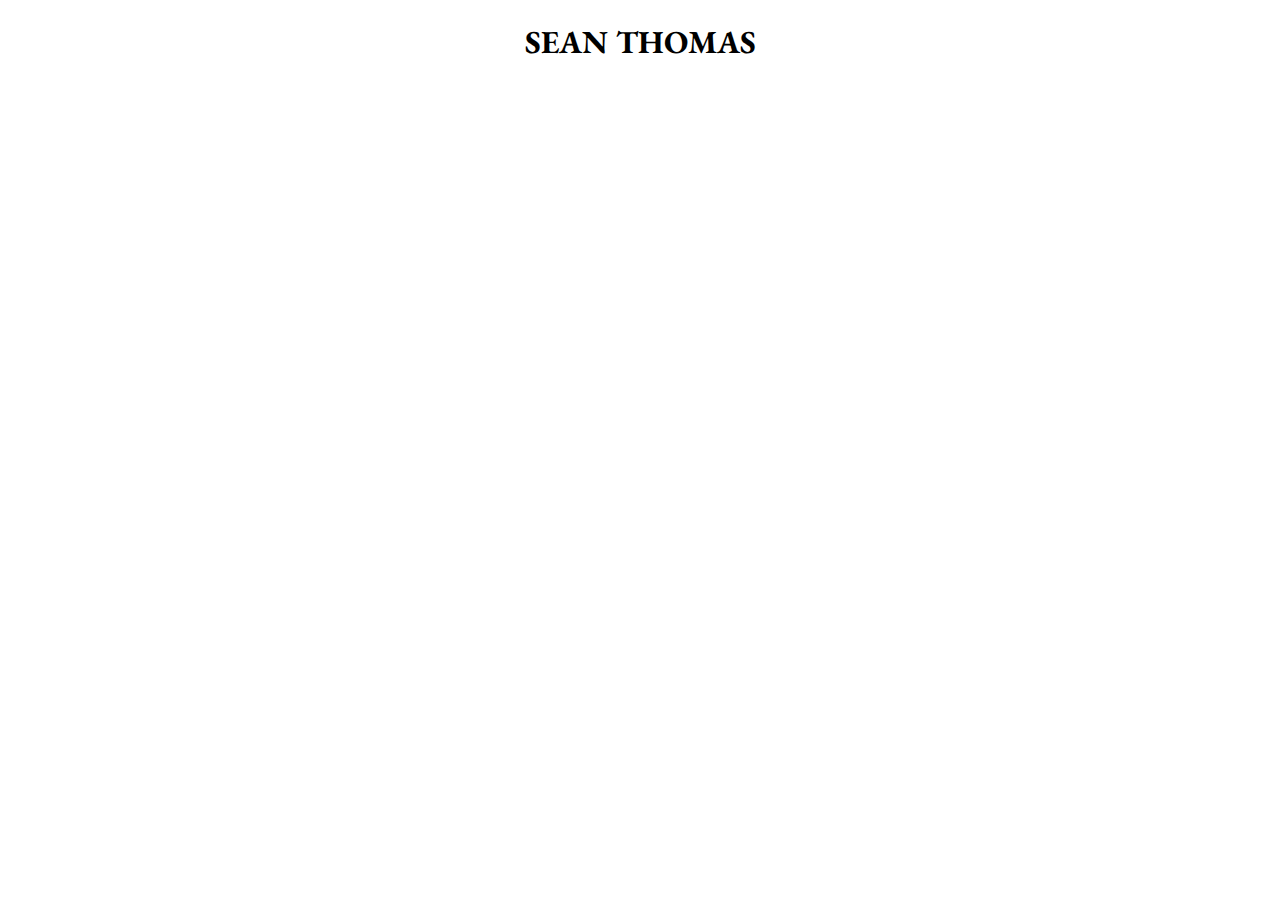
==== index.html @ 6d614602 "index.html" ====
<!DOCTYPE html>
<html>
<head>
	<title>Sean Thomas</title>
	<link href="https://fonts.googleapis.com/css?family=EB+Garamond|Lora|Roboto" rel="stylesheet">

	<style type="text/css">
		h1{
			font-family: 'Roboto', sans-serif;
			font-family: 'Lora', serif;
			font-family: 'EB Garamond', serif;
		}
	</style>
</head>
<body>
	<center>
		<div>
			<h1>SEAN THOMAS</h1>
		</div>
	</center>
</body>
</html>
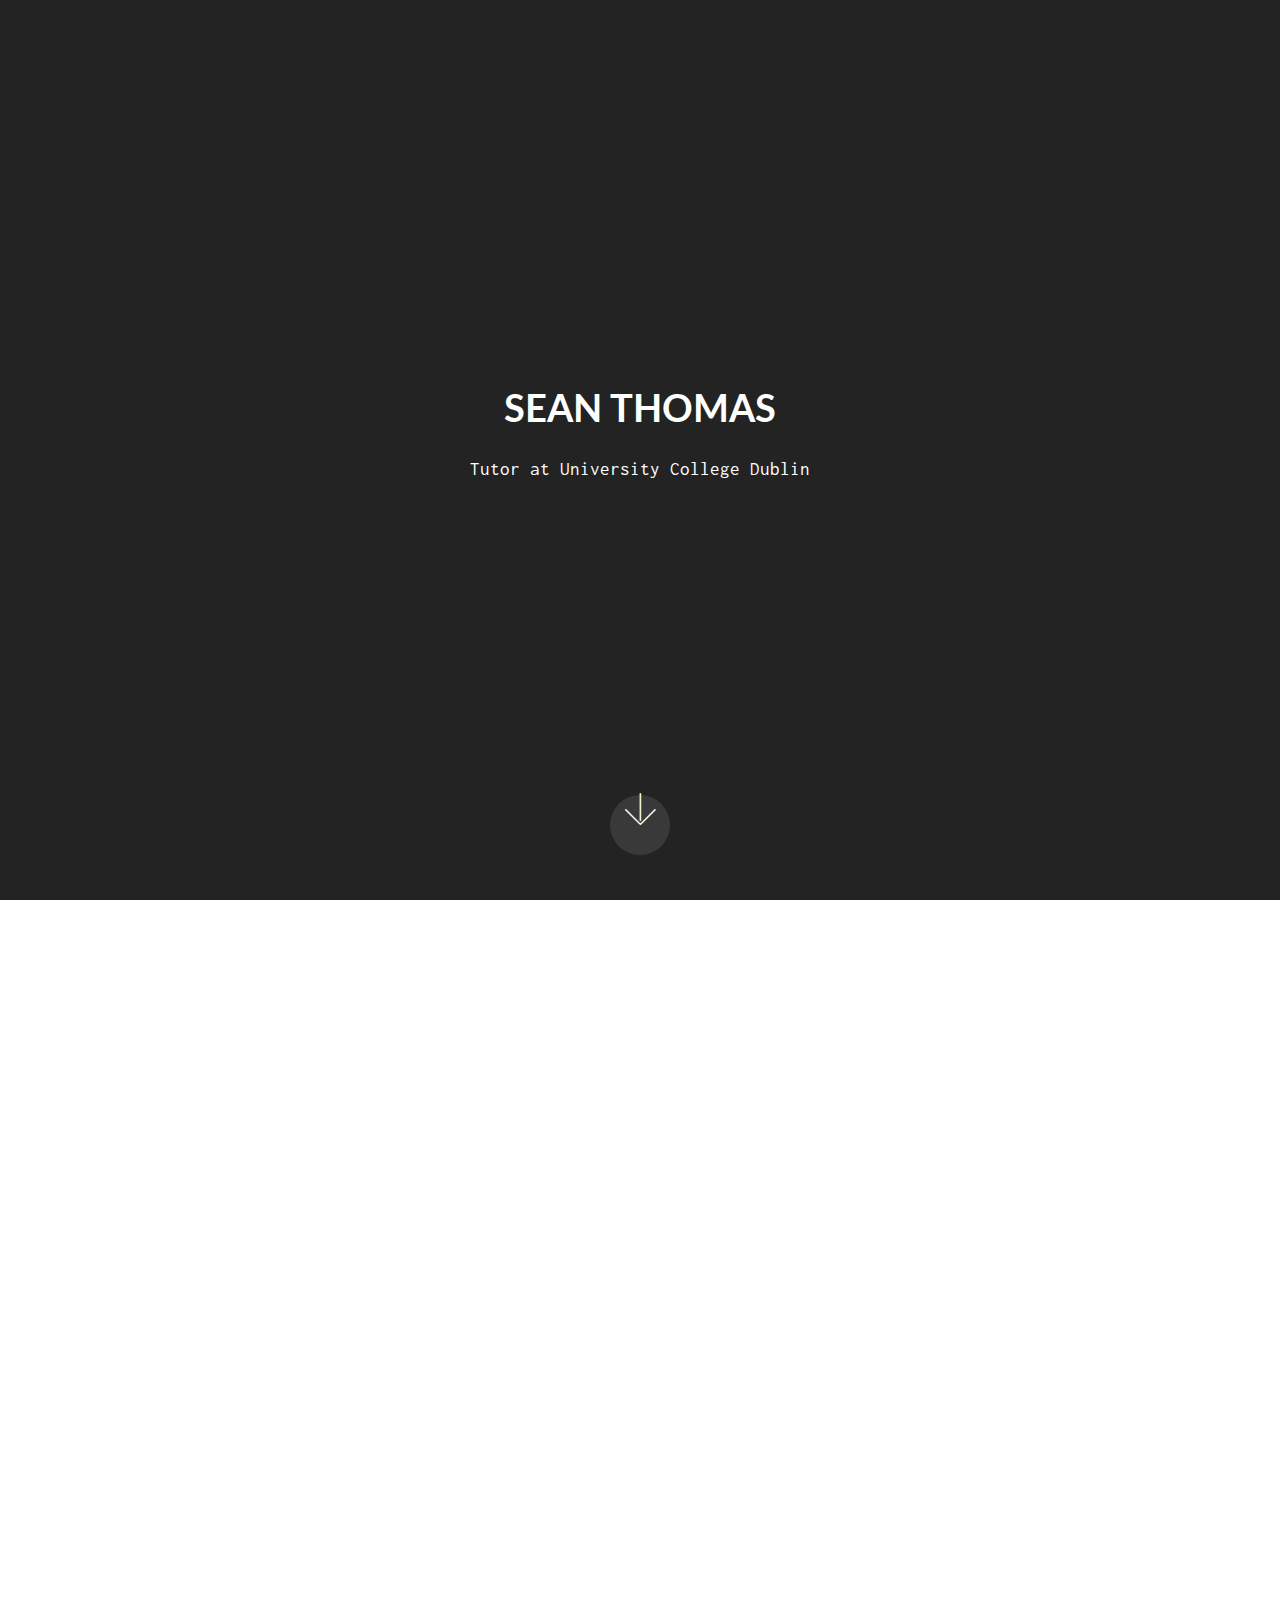
==== commit 6c0975af: "create github pages" ====
--- a/index.html
+++ b/index.html
@@ -1,22 +1,161 @@
 <!DOCTYPE html>
-<html>
+<html  >
 <head>
-	<title>Sean Thomas</title>
-	<link href="https://fonts.googleapis.com/css?family=EB+Garamond|Lora|Roboto" rel="stylesheet">
-
-	<style type="text/css">
-		h1{
-			font-family: 'Roboto', sans-serif;
-			font-family: 'Lora', serif;
-			font-family: 'EB Garamond', serif;
-		}
-	</style>
+  <!-- Site made with Mobirise Website Builder v4.9.6, https://mobirise.com -->
+  <meta charset="UTF-8">
+  <meta http-equiv="X-UA-Compatible" content="IE=edge">
+  <meta name="generator" content="Mobirise v4.9.6, mobirise.com">
+  <meta name="viewport" content="width=device-width, initial-scale=1, minimum-scale=1">
+  <link rel="shortcut icon" href="assets/images/document-icon-8-128x128.png" type="image/x-icon">
+  <meta name="description" content="">
+  
+  <title>Home</title>
+  <link rel="stylesheet" href="assets/web/assets/mobirise-icons/mobirise-icons.css">
+  <link rel="stylesheet" href="assets/tether/tether.min.css">
+  <link rel="stylesheet" href="assets/bootstrap/css/bootstrap.min.css">
+  <link rel="stylesheet" href="assets/bootstrap/css/bootstrap-grid.min.css">
+  <link rel="stylesheet" href="assets/bootstrap/css/bootstrap-reboot.min.css">
+  <link rel="stylesheet" href="assets/animatecss/animate.min.css">
+  <link rel="stylesheet" href="assets/theme/css/style.css">
+  <link rel="stylesheet" href="assets/mobirise/css/mbr-additional.css" type="text/css">
+  
+  
+  
 </head>
 <body>
-	<center>
-		<div>
-			<h1>SEAN THOMAS</h1>
-		</div>
-	</center>
-</body>
+  <section class="header6 cid-rkVtP8lO6k mbr-fullscreen" id="header6-a">
+
+    
+
+    
+
+    <div class="container">
+        <div class="row justify-content-md-center">
+            <div class="mbr-white col-md-10">
+                <h1 class="mbr-section-title align-center mbr-bold pb-3 mbr-fonts-style display-1">
+                    SEAN THOMAS</h1>
+                <p class="mbr-text align-center pb-3 mbr-fonts-style display-5">
+                    Tutor at University College Dublin</p>
+                
+            </div>
+        </div>
+    </div>
+
+    <div class="mbr-arrow hidden-sm-down" aria-hidden="true">
+        <a href="#next">
+            <i class="mbri-down mbr-iconfont"></i>
+        </a>
+    </div>
+</section>
+
+<section class="engine"><a href="https://mobirise.info/c">free web builder</a></section><section class="mbr-section content4 cid-rkVv4at2jx" id="content4-c">
+
+    
+
+    <div class="container">
+        <div class="media-container-row">
+            <div class="title col-12 col-md-8">
+                <h2 class="align-center pb-3 mbr-fonts-style display-2">Experience</h2>
+                <h3 class="mbr-section-subtitle align-center mbr-light mbr-fonts-style display-5">
+                    Tutor at University College Dublin<br>Tutor/Demonstrator at IADT<br>Creative Director at Hexedron</h3>
+                
+            </div>
+        </div>
+    </div>
+</section>
+
+<section class="mbr-section content4 cid-rkVutJ0q0u" id="content4-b">
+
+    
+
+    <div class="container">
+        <div class="media-container-row">
+            <div class="title col-12 col-md-8">
+                <h2 class="align-center pb-3 mbr-fonts-style display-2">
+                    Education</h2>
+                <h3 class="mbr-section-subtitle align-center mbr-light mbr-fonts-style display-5">MSc Computer Science, University College Dublin<br>BSc Multimedia Systems/Web Engineering, IADT</h3>
+                
+            </div>
+        </div>
+    </div>
+</section>
+
+<section class="mbr-section content4 cid-rkVvnMeQb5" id="content4-d">
+
+    
+
+    <div class="container">
+        <div class="media-container-row">
+            <div class="title col-12 col-md-8">
+                <h2 class="align-center pb-3 mbr-fonts-style display-2">
+                    Industry Knowledge</h2>
+                <h3 class="mbr-section-subtitle align-center mbr-light mbr-fonts-style display-5">Software Development<br>Web Design &amp; Development<br>Database Management Systems<br>Content Management Systems<br>3D &amp; VR Game Development<br>Usability (UI/UX)<br>Creative Media Production<br>Photography &amp; Cinematography<br><br></h3>
+                
+            </div>
+        </div>
+    </div>
+</section>
+
+<section class="mbr-section form1 cid-rkVw9FXKfx" id="form1-e">
+
+    
+
+    
+    <div class="container">
+        <div class="row justify-content-center">
+            <div class="title col-12 col-lg-8">
+                <h2 class="mbr-section-title align-center pb-3 mbr-fonts-style display-2">
+                    Request Copy of CV</h2>
+                
+            </div>
+        </div>
+    </div>
+    <div class="container">
+        <div class="row justify-content-center">
+            <div class="media-container-column col-lg-8" data-form-type="formoid">
+                <!---Formbuilder Form--->
+                <form action="https://mobirise.com/" method="POST" class="mbr-form form-with-styler" data-form-title="Mobirise Form"><input type="hidden" name="email" data-form-email="true" value="lnKFSfUnGMHAatBfGKw/0Ca8q7vesndnt+eQJEeJNQQDFf/VSQtoRKxV1gD8ORXdxXtifRM6erxh663x8xca5iTj92cmyrYp1ydyhc7aFcR3InPyTtttkcKZz/EvvAiX">
+                    <div class="row row-sm-offset">
+                        <div hidden="hidden" data-form-alert="" class="alert alert-success col-12">Thank you.  Your request has been noted.</div>
+                        <div hidden="hidden" data-form-alert-danger="" class="alert alert-danger col-12">
+                        </div>
+                    </div>
+                    <div class="dragArea row row-sm-offset">
+                        <div class="col-md-4  form-group" data-for="name">
+                            <label for="name-form1-e" class="form-control-label mbr-fonts-style display-7">Full Name</label>
+                            <input type="text" name="name" data-form-field="Name" required="required" class="form-control display-7" id="name-form1-e">
+                        </div>
+                        <div class="col-md-4  form-group" data-for="email">
+                            <label for="email-form1-e" class="form-control-label mbr-fonts-style display-7">Email</label>
+                            <input type="email" name="email" data-form-field="Email" required="required" class="form-control display-7" id="email-form1-e">
+                        </div>
+                        <div data-for="phone" class="col-md-4  form-group">
+                            <label for="phone-form1-e" class="form-control-label mbr-fonts-style display-7">Institution / Company</label>
+                            <input type="tel" name="phone" data-form-field="Phone" class="form-control display-7" id="phone-form1-e">
+                        </div>
+                        <div data-for="message" class="col-md-12 form-group">
+                            <label for="message-form1-e" class="form-control-label mbr-fonts-style display-7">Message (Optional)</label>
+                            <textarea name="message" data-form-field="Message" class="form-control display-7" id="message-form1-e"></textarea>
+                        </div>
+                        <div class="col-md-12 input-group-btn align-center"><button type="submit" class="btn btn-primary btn-form display-4">REQUEST</button></div>
+                    </div>
+                </form><!---Formbuilder Form--->
+            </div>
+        </div>
+    </div>
+</section>
+
+
+  <script src="assets/web/assets/jquery/jquery.min.js"></script>
+  <script src="assets/popper/popper.min.js"></script>
+  <script src="assets/tether/tether.min.js"></script>
+  <script src="assets/bootstrap/js/bootstrap.min.js"></script>
+  <script src="assets/smoothscroll/smooth-scroll.js"></script>
+  <script src="assets/viewportchecker/jquery.viewportchecker.js"></script>
+  <script src="assets/theme/js/script.js"></script>
+  <script src="assets/formoid/formoid.min.js"></script>
+  
+  
+  <input name="animation" type="hidden">
+  </body>
 </html>--- a/assets/web/assets/mobirise-icons/mobirise-icons.css
+++ b/assets/web/assets/mobirise-icons/mobirise-icons.css
@@ -0,0 +1,476 @@
+@font-face {
+  font-family: 'MobiriseIcons';
+  src:  url('mobirise-icons.eot?spat4u');
+  src:  url('mobirise-icons.eot?spat4u#iefix') format('embedded-opentype'),
+    url('mobirise-icons.ttf?spat4u') format('truetype'),
+    url('mobirise-icons.woff?spat4u') format('woff'),
+    url('mobirise-icons.svg?spat4u#MobiriseIcons') format('svg');
+  font-weight: normal;
+  font-style: normal;
+}
+
+[class^="mbri-"], [class*=" mbri-"] {
+  /* use !important to prevent issues with browser extensions that change fonts */
+  font-family: MobiriseIcons !important;
+  speak: none;
+  font-style: normal;
+  font-weight: normal;
+  font-variant: normal;
+  text-transform: none;
+  line-height: 1;
+
+  /* Better Font Rendering =========== */
+  -webkit-font-smoothing: antialiased;
+  -moz-osx-font-smoothing: grayscale;
+}
+
+.mbri-add-submenu:before {
+  content: "\e900";
+}
+.mbri-alert:before {
+  content: "\e901";
+}
+.mbri-align-center:before {
+  content: "\e902";
+}
+.mbri-align-justify:before {
+  content: "\e903";
+}
+.mbri-align-left:before {
+  content: "\e904";
+}
+.mbri-align-right:before {
+  content: "\e905";
+}
+.mbri-android:before {
+  content: "\e906";
+}
+.mbri-apple:before {
+  content: "\e907";
+}
+.mbri-arrow-down:before {
+  content: "\e908";
+}
+.mbri-arrow-next:before {
+  content: "\e909";
+}
+.mbri-arrow-prev:before {
+  content: "\e90a";
+}
+.mbri-arrow-up:before {
+  content: "\e90b";
+}
+.mbri-bold:before {
+  content: "\e90c";
+}
+.mbri-bookmark:before {
+  content: "\e90d";
+}
+.mbri-bootstrap:before {
+  content: "\e90e";
+}
+.mbri-briefcase:before {
+  content: "\e90f";
+}
+.mbri-browse:before {
+  content: "\e910";
+}
+.mbri-bulleted-list:before {
+  content: "\e911";
+}
+.mbri-calendar:before {
+  content: "\e912";
+}
+.mbri-camera:before {
+  content: "\e913";
+}
+.mbri-cart-add:before {
+  content: "\e914";
+}
+.mbri-cart-full:before {
+  content: "\e915";
+}
+.mbri-cash:before {
+  content: "\e916";
+}
+.mbri-change-style:before {
+  content: "\e917";
+}
+.mbri-chat:before {
+  content: "\e918";
+}
+.mbri-clock:before {
+  content: "\e919";
+}
+.mbri-close:before {
+  content: "\e91a";
+}
+.mbri-cloud:before {
+  content: "\e91b";
+}
+.mbri-code:before {
+  content: "\e91c";
+}
+.mbri-contact-form:before {
+  content: "\e91d";
+}
+.mbri-credit-card:before {
+  content: "\e91e";
+}
+.mbri-cursor-click:before {
+  content: "\e91f";
+}
+.mbri-cust-feedback:before {
+  content: "\e920";
+}
+.mbri-database:before {
+  content: "\e921";
+}
+.mbri-delivery:before {
+  content: "\e922";
+}
+.mbri-desktop:before {
+  content: "\e923";
+}
+.mbri-devices:before {
+  content: "\e924";
+}
+.mbri-down:before {
+  content: "\e925";
+}
+.mbri-download:before {
+  content: "\e989";
+}
+.mbri-drag-n-drop:before {
+  content: "\e927";
+}
+.mbri-drag-n-drop2:before {
+  content: "\e928";
+}
+.mbri-edit:before {
+  content: "\e929";
+}
+.mbri-edit2:before {
+  content: "\e92a";
+}
+.mbri-error:before {
+  content: "\e92b";
+}
+.mbri-extension:before {
+  content: "\e92c";
+}
+.mbri-features:before {
+  content: "\e92d";
+}
+.mbri-file:before {
+  content: "\e92e";
+}
+.mbri-flag:before {
+  content: "\e92f";
+}
+.mbri-folder:before {
+  content: "\e930";
+}
+.mbri-gift:before {
+  content: "\e931";
+}
+.mbri-github:before {
+  content: "\e932";
+}
+.mbri-globe:before {
+  content: "\e933";
+}
+.mbri-globe-2:before {
+  content: "\e934";
+}
+.mbri-growing-chart:before {
+  content: "\e935";
+}
+.mbri-hearth:before {
+  content: "\e936";
+}
+.mbri-help:before {
+  content: "\e937";
+}
+.mbri-home:before {
+  content: "\e938";
+}
+.mbri-hot-cup:before {
+  content: "\e939";
+}
+.mbri-idea:before {
+  content: "\e93a";
+}
+.mbri-image-gallery:before {
+  content: "\e93b";
+}
+.mbri-image-slider:before {
+  content: "\e93c";
+}
+.mbri-info:before {
+  content: "\e93d";
+}
+.mbri-italic:before {
+  content: "\e93e";
+}
+.mbri-key:before {
+  content: "\e93f";
+}
+.mbri-laptop:before {
+  content: "\e940";
+}
+.mbri-layers:before {
+  content: "\e941";
+}
+.mbri-left-right:before {
+  content: "\e942";
+}
+.mbri-left:before {
+  content: "\e943";
+}
+.mbri-letter:before {
+  content: "\e944";
+}
+.mbri-like:before {
+  content: "\e945";
+}
+.mbri-link:before {
+  content: "\e946";
+}
+.mbri-lock:before {
+  content: "\e947";
+}
+.mbri-login:before {
+  content: "\e948";
+}
+.mbri-logout:before {
+  content: "\e949";
+}
+.mbri-magic-stick:before {
+  content: "\e94a";
+}
+.mbri-map-pin:before {
+  content: "\e94b";
+}
+.mbri-menu:before {
+  content: "\e94c";
+}
+.mbri-mobile:before {
+  content: "\e94d";
+}
+.mbri-mobile2:before {
+  content: "\e94e";
+}
+.mbri-mobirise:before {
+  content: "\e94f";
+}
+.mbri-more-horizontal:before {
+  content: "\e950";
+}
+.mbri-more-vertical:before {
+  content: "\e951";
+}
+.mbri-music:before {
+  content: "\e952";
+}
+.mbri-new-file:before {
+  content: "\e953";
+}
+.mbri-numbered-list:before {
+  content: "\e954";
+}
+.mbri-opened-folder:before {
+  content: "\e955";
+}
+.mbri-pages:before {
+  content: "\e956";
+}
+.mbri-paper-plane:before {
+  content: "\e957";
+}
+.mbri-paperclip:before {
+  content: "\e958";
+}
+.mbri-photo:before {
+  content: "\e959";
+}
+.mbri-photos:before {
+  content: "\e95a";
+}
+.mbri-pin:before {
+  content: "\e95b";
+}
+.mbri-play:before {
+  content: "\e95c";
+}
+.mbri-plus:before {
+  content: "\e95d";
+}
+.mbri-preview:before {
+  content: "\e95e";
+}
+.mbri-print:before {
+  content: "\e95f";
+}
+.mbri-protect:before {
+  content: "\e960";
+}
+.mbri-question:before {
+  content: "\e961";
+}
+.mbri-quote-left:before {
+  content: "\e962";
+}
+.mbri-quote-right:before {
+  content: "\e963";
+}
+.mbri-refresh:before {
+  content: "\e964";
+}
+.mbri-responsive:before {
+  content: "\e965";
+}
+.mbri-right:before {
+  content: "\e966";
+}
+.mbri-rocket:before {
+  content: "\e967";
+}
+.mbri-sad-face:before {
+  content: "\e968";
+}
+.mbri-sale:before {
+  content: "\e969";
+}
+.mbri-save:before {
+  content: "\e96a";
+}
+.mbri-search:before {
+  content: "\e96b";
+}
+.mbri-setting:before {
+  content: "\e96c";
+}
+.mbri-setting2:before {
+  content: "\e96d";
+}
+.mbri-setting3:before {
+  content: "\e96e";
+}
+.mbri-share:before {
+  content: "\e96f";
+}
+.mbri-shopping-bag:before {
+  content: "\e970";
+}
+.mbri-shopping-basket:before {
+  content: "\e971";
+}
+.mbri-shopping-cart:before {
+  content: "\e972";
+}
+.mbri-sites:before {
+  content: "\e973";
+}
+.mbri-smile-face:before {
+  content: "\e974";
+}
+.mbri-speed:before {
+  content: "\e975";
+}
+.mbri-star:before {
+  content: "\e976";
+}
+.mbri-success:before {
+  content: "\e977";
+}
+.mbri-sun:before {
+  content: "\e978";
+}
+.mbri-sun2:before {
+  content: "\e979";
+}
+.mbri-tablet:before {
+  content: "\e97a";
+}
+.mbri-tablet-vertical:before {
+  content: "\e97b";
+}
+.mbri-target:before {
+  content: "\e97c";
+}
+.mbri-timer:before {
+  content: "\e97d";
+}
+.mbri-to-ftp:before {
+  content: "\e97e";
+}
+.mbri-to-local-drive:before {
+  content: "\e97f";
+}
+.mbri-touch-swipe:before {
+  content: "\e980";
+}
+.mbri-touch:before {
+  content: "\e981";
+}
+.mbri-trash:before {
+  content: "\e982";
+}
+.mbri-underline:before {
+  content: "\e983";
+}
+.mbri-unlink:before {
+  content: "\e984";
+}
+.mbri-unlock:before {
+  content: "\e985";
+}
+.mbri-up-down:before {
+  content: "\e986";
+}
+.mbri-up:before {
+  content: "\e987";
+}
+.mbri-update:before {
+  content: "\e988";
+}
+.mbri-upload:before {
+ content: "\e926"; 
+}
+.mbri-user:before {
+  content: "\e98a";
+}
+.mbri-user2:before {
+  content: "\e98b";
+}
+.mbri-users:before {
+  content: "\e98c";
+}
+.mbri-video:before {
+  content: "\e98d";
+}
+.mbri-video-play:before {
+  content: "\e98e";
+}
+.mbri-watch:before {
+  content: "\e98f";
+}
+.mbri-website-theme:before {
+  content: "\e990";
+}
+.mbri-wifi:before {
+  content: "\e991";
+}
+.mbri-windows:before {
+  content: "\e992";
+}
+.mbri-zoom-out:before {
+  content: "\e993";
+}
+.mbri-redo:before {
+  content: "\e994";
+}
+.mbri-undo:before {
+  content: "\e995";
+}
--- a/assets/theme/css/style.css
+++ b/assets/theme/css/style.css
@@ -0,0 +1,497 @@
+/*!
+ * Mobirise v4 theme (https://mobirise.com/)
+ * Copyright 2017 Mobirise
+ */
+section {
+  background-color: #eeeeee; }
+
+section,
+.container,
+.container-fluid {
+  position: relative;
+  word-wrap: break-word; }
+
+a.mbr-iconfont:hover {
+  text-decoration: none; }
+
+.article .lead p, .article .lead ul, .article .lead ol, .article .lead pre, .article .lead blockquote {
+  margin-bottom: 0; }
+
+a {
+  font-style: normal;
+  font-weight: 400;
+  cursor: pointer; }
+  a, a:hover {
+    text-decoration: none; }
+
+figure {
+  margin-bottom: 0; }
+
+body {
+  color: #232323; }
+
+h1, h2, h3, h4, h5, h6,
+.h1, .h2, .h3, .h4, .h5, .h6,
+.display-1, .display-2, .display-3, .display-4 {
+  line-height: 1;
+  word-break: break-word;
+  word-wrap: break-word; }
+
+b, strong {
+  font-weight: bold; }
+
+blockquote {
+  padding: 10px 0 10px 20px;
+  position: relative;
+  border-left: 2px solid;
+  border-color: #ff3366; }
+
+input:-webkit-autofill, input:-webkit-autofill:hover, input:-webkit-autofill:focus, input:-webkit-autofill:active {
+  transition-delay: 9999s;
+  transition-property: background-color, color; }
+
+textarea[type="hidden"] {
+  display: none; }
+
+body {
+  position: relative; }
+
+section {
+  background-position: 50% 50%;
+  background-repeat: no-repeat;
+  background-size: cover; }
+  section .mbr-background-video,
+  section .mbr-background-video-preview {
+    position: absolute;
+    bottom: 0;
+    left: 0;
+    right: 0;
+    top: 0; }
+
+.hidden {
+  visibility: hidden; }
+
+.mbr-z-index20 {
+  z-index: 20; }
+
+/*! Base colors */
+.mbr-white {
+  color: #ffffff; }
+
+.mbr-black {
+  color: #000000; }
+
+.mbr-bg-white {
+  background-color: #ffffff; }
+
+.mbr-bg-black {
+  background-color: #000000; }
+
+/*! Text-aligns */
+.align-left {
+  text-align: left; }
+
+.align-center {
+  text-align: center; }
+
+.align-right {
+  text-align: right; }
+
+@media (max-width: 767px) {
+  .align-left, .align-center, .align-right, .mbr-section-btn, .mbr-section-title {
+    text-align: center; } }
+/*! Font-weight  */
+.mbr-light {
+  font-weight: 300; }
+
+.mbr-regular {
+  font-weight: 400; }
+
+.mbr-semibold {
+  font-weight: 500; }
+
+.mbr-bold {
+  font-weight: 700; }
+
+/*! Media  */
+.media-size-item {
+  -webkit-flex: 1 1 auto;
+  -moz-flex: 1 1 auto;
+  -ms-flex: 1 1 auto;
+  -o-flex: 1 1 auto;
+  flex: 1 1 auto; }
+
+.media-content {
+  -webkit-flex-basis: 100%;
+  flex-basis: 100%; }
+
+.media-container-row {
+  display: -ms-flexbox;
+  display: -webkit-flex;
+  display: flex;
+  -webkit-flex-direction: row;
+  -ms-flex-direction: row;
+  flex-direction: row;
+  -webkit-flex-wrap: wrap;
+  -ms-flex-wrap: wrap;
+  flex-wrap: wrap;
+  -webkit-justify-content: center;
+  -ms-flex-pack: center;
+  justify-content: center;
+  -webkit-align-content: center;
+  -ms-flex-line-pack: center;
+  align-content: center;
+  -webkit-align-items: start;
+  -ms-flex-align: start;
+  align-items: start; }
+  .media-container-row .media-size-item {
+    width: 400px; }
+
+.media-container-column {
+  display: -ms-flexbox;
+  display: -webkit-flex;
+  display: flex;
+  -webkit-flex-direction: column;
+  -ms-flex-direction: column;
+  flex-direction: column;
+  -webkit-flex-wrap: wrap;
+  -ms-flex-wrap: wrap;
+  flex-wrap: wrap;
+  -webkit-justify-content: center;
+  -ms-flex-pack: center;
+  justify-content: center;
+  -webkit-align-content: center;
+  -ms-flex-line-pack: center;
+  align-content: center;
+  -webkit-align-items: stretch;
+  -ms-flex-align: stretch;
+  align-items: stretch; }
+  .media-container-column > * {
+    width: 100%; }
+
+@media (min-width: 992px) {
+  .media-container-row {
+    -webkit-flex-wrap: nowrap;
+    -ms-flex-wrap: nowrap;
+    flex-wrap: nowrap; } }
+figure {
+  overflow: hidden; }
+
+figure[mbr-media-size] {
+  transition: width 0.1s; }
+
+.mbr-figure img, .mbr-figure iframe {
+  display: block;
+  width: 100%; }
+
+.card {
+  background-color: transparent;
+  border: none; }
+
+.card-img {
+  text-align: center;
+  flex-shrink: 0;
+  -webkit-flex-shrink: 0; }
+
+.media {
+  max-width: 100%;
+  margin: 0 auto; }
+
+.mbr-figure {
+  -ms-flex-item-align: center;
+  -ms-grid-row-align: center;
+  -webkit-align-self: center;
+  align-self: center; }
+
+.media-container > div {
+  max-width: 100%; }
+
+.mbr-figure img, .card-img img {
+  width: 100%; }
+
+@media (max-width: 991px) {
+  .media-size-item {
+    width: auto !important; }
+
+  .media {
+    width: auto; }
+
+  .mbr-figure {
+    width: 100% !important; } }
+/*! Buttons */
+.mbr-section-btn {
+  margin-left: -.25rem;
+  margin-right: -.25rem;
+  font-size: 0; }
+
+nav .mbr-section-btn {
+  margin-left: 0rem;
+  margin-right: 0rem; }
+
+/*! Btn icon margin */
+.btn .mbr-iconfont, .btn.btn-sm .mbr-iconfont {
+  cursor: pointer;
+  margin-right: 0.5rem; }
+
+.btn.btn-md .mbr-iconfont, .btn.btn-md .mbr-iconfont {
+  margin-right: 0.8rem; }
+
+.mbr-regular {
+  font-weight: 400; }
+
+.mbr-semibold {
+  font-weight: 500; }
+
+.mbr-bold {
+  font-weight: 700; }
+
+[type="submit"] {
+  -webkit-appearance: none; }
+
+/*! Full-screen */
+.mbr-fullscreen .mbr-overlay {
+  min-height: 100vh; }
+
+.mbr-fullscreen {
+  display: flex;
+  display: -webkit-flex;
+  display: -moz-flex;
+  display: -ms-flex;
+  display: -o-flex;
+  align-items: center;
+  -webkit-align-items: center;
+  min-height: 100vh;
+  padding-top: 3rem;
+  padding-bottom: 3rem; }
+
+/*! Map */
+.map {
+  height: 25rem;
+  position: relative; }
+  .map iframe {
+    width: 100%;
+    height: 100%; }
+
+/* Form */
+.form-asterisk {
+  font-family: initial;
+  position: absolute;
+  top: -2px;
+  font-weight: normal; }
+
+/*! Scroll to top arrow */
+.mbr-arrow-up {
+  bottom: 25px;
+  right: 90px;
+  position: fixed;
+  text-align: right;
+  z-index: 5000;
+  color: #ffffff;
+  font-size: 32px;
+  transform: rotate(180deg);
+  -webkit-transform: rotate(180deg); }
+
+.mbr-arrow-up a {
+  background: rgba(0, 0, 0, 0.2);
+  border-radius: 3px;
+  color: #fff;
+  display: inline-block;
+  height: 60px;
+  width: 60px;
+  outline-style: none !important;
+  position: relative;
+  text-decoration: none;
+  transition: all .3s ease-in-out;
+  cursor: pointer;
+  text-align: center; }
+  .mbr-arrow-up a:hover {
+    background-color: rgba(0, 0, 0, 0.4); }
+  .mbr-arrow-up a i {
+    line-height: 60px; }
+
+.mbr-arrow-up-icon {
+  display: block;
+  color: #fff; }
+
+.mbr-arrow-up-icon::before {
+  content: "\203a";
+  display: inline-block;
+  font-family: serif;
+  font-size: 32px;
+  line-height: 1;
+  font-style: normal;
+  position: relative;
+  top: 6px;
+  left: -4px;
+  -webkit-transform: rotate(-90deg);
+  transform: rotate(-90deg); }
+
+/*! Arrow Down */
+.mbr-arrow {
+  position: absolute;
+  bottom: 45px;
+  left: 50%;
+  width: 60px;
+  height: 60px;
+  cursor: pointer;
+  background-color: rgba(80, 80, 80, 0.5);
+  border-radius: 50%;
+  -webkit-transform: translateX(-50%);
+  transform: translateX(-50%); }
+  .mbr-arrow > a {
+    display: inline-block;
+    text-decoration: none;
+    outline-style: none;
+    -webkit-animation: arrowdown 1.7s ease-in-out infinite;
+    animation: arrowdown 1.7s ease-in-out infinite; }
+    .mbr-arrow > a > i {
+      position: absolute;
+      top: -2px;
+      left: 15px;
+      font-size: 2rem; }
+
+@keyframes arrowdown {
+  0% {
+    transform: translateY(0px);
+    -webkit-transform: translateY(0px); }
+  50% {
+    transform: translateY(-5px);
+    -webkit-transform: translateY(-5px); }
+  100% {
+    transform: translateY(0px);
+    -webkit-transform: translateY(0px); } }
+@-webkit-keyframes arrowdown {
+  0% {
+    transform: translateY(0px);
+    -webkit-transform: translateY(0px); }
+  50% {
+    transform: translateY(-5px);
+    -webkit-transform: translateY(-5px); }
+  100% {
+    transform: translateY(0px);
+    -webkit-transform: translateY(0px); } }
+@media (max-width: 500px) {
+  .mbr-arrow-up {
+    left: 50%;
+    right: auto;
+    transform: translateX(-50%) rotate(180deg);
+    -webkit-transform: translateX(-50%) rotate(180deg); } }
+/*Gradients animation*/
+@keyframes gradient-animation {
+  from {
+    background-position: 0% 100%;
+    animation-timing-function: ease-in-out; }
+  to {
+    background-position: 100% 0%;
+    animation-timing-function: ease-in-out; } }
+@-webkit-keyframes gradient-animation {
+  from {
+    background-position: 0% 100%;
+    animation-timing-function: ease-in-out; }
+  to {
+    background-position: 100% 0%;
+    animation-timing-function: ease-in-out; } }
+.bg-gradient {
+  background-size: 200% 200%;
+  animation: gradient-animation 5s infinite alternate;
+  -webkit-animation: gradient-animation 5s infinite alternate; }
+
+.menu .navbar-brand {
+  display: -webkit-flex; }
+  .menu .navbar-brand span {
+    display: flex;
+    display: -webkit-flex; }
+  .menu .navbar-brand .navbar-caption-wrap {
+    display: -webkit-flex; }
+  .menu .navbar-brand .navbar-logo img {
+    display: -webkit-flex; }
+@media (min-width: 768px) and (max-width: 991px) {
+  .menu .navbar-toggleable-sm .navbar-nav {
+    display: -webkit-box;
+    display: -webkit-flex;
+    display: -ms-flexbox; } }
+@media (min-width: 992px) {
+  .menu .navbar-nav.nav-dropdown {
+    display: -webkit-flex; }
+  .menu .navbar-toggleable-sm .navbar-collapse {
+    display: -webkit-flex !important; } }
+@media (max-width: 767px) {
+  .menu .navbar-collapse {
+    max-height: 80vh; }
+  .menu .dropdown-menu {
+    max-height: 60vh; } }
+
+.navbar {
+  display: -webkit-flex;
+  -webkit-flex-wrap: wrap;
+  -webkit-align-items: center;
+  -webkit-justify-content: space-between; }
+
+.navbar-collapse {
+  -webkit-flex-basis: 100%;
+  -webkit-flex-grow: 1;
+  -webkit-align-items: center; }
+
+.nav-dropdown .link {
+  padding: .667em 1.667em !important;
+  margin: 0 !important; }
+
+.nav {
+  display: -webkit-flex;
+  -webkit-flex-wrap: wrap; }
+
+.row {
+  display: -webkit-flex;
+  -webkit-flex-wrap: wrap; }
+
+.justify-content-center {
+  -webkit-justify-content: center; }
+
+.form-inline {
+  display: -webkit-flex;
+  -webkit-flex-flow: row wrap;
+  -webkit-align-items: center; }
+
+.card-wrapper {
+  -webkit-flex: 1; }
+
+.carousel-control {
+  z-index: 10;
+  display: -webkit-flex;
+  -webkit-align-items: center;
+  -webkit-justify-content: center; }
+
+.carousel-controls {
+  display: -webkit-flex; }
+
+.media {
+  display: -webkit-flex; }
+
+.jq-selectbox__select {
+  padding: 1.07em .5em;
+  position: absolute;
+  top: 0;
+  left: 0;
+  width: 100%; }
+
+.jq-selectbox__dropdown {
+  position: absolute;
+  top: 100% !important;
+  left: 0 !important;
+  width: 100% !important; }
+
+.jq-selectbox__trigger-arrow {
+  transform: translateY(-50%); }
+
+.jq-selectbox li {
+  padding: 1.07em .5em; }
+
+/*# sourceMappingURL=style.css.map */
+.engine {
+	position: absolute;
+	text-indent: -2400px;
+	text-align: center;
+	padding: 0;
+	top: 0;
+	left: -2400px;
+}--- a/assets/mobirise/css/mbr-additional.css
+++ b/assets/mobirise/css/mbr-additional.css
@@ -0,0 +1,1445 @@
+@import url(https://fonts.googleapis.com/css?family=Lato:100,100i,300,300i,400,400i,700,700i,900,900i);
+@import url(https://fonts.googleapis.com/css?family=Inconsolata:400,700);
+@import url(https://fonts.googleapis.com/css?family=Rubik:300,300i,400,400i,500,500i,700,700i,900,900i);
+
+
+
+
+
+body {
+  font-style: normal;
+  line-height: 1.5;
+}
+.mbr-section-title {
+  font-style: normal;
+  line-height: 1.2;
+}
+.mbr-section-subtitle {
+  line-height: 1.3;
+}
+.mbr-text {
+  font-style: normal;
+  line-height: 1.6;
+}
+.display-1 {
+  font-family: 'Lato', sans-serif;
+  font-size: 2.4rem;
+}
+.display-1 > .mbr-iconfont {
+  font-size: 3.84rem;
+}
+.display-2 {
+  font-family: 'Lato', sans-serif;
+  font-size: 2.4rem;
+}
+.display-2 > .mbr-iconfont {
+  font-size: 3.84rem;
+}
+.display-4 {
+  font-family: 'Rubik', sans-serif;
+  font-size: 1rem;
+}
+.display-4 > .mbr-iconfont {
+  font-size: 1.6rem;
+}
+.display-5 {
+  font-family: 'Inconsolata', monospace;
+  font-size: 1.2rem;
+}
+.display-5 > .mbr-iconfont {
+  font-size: 1.92rem;
+}
+.display-7 {
+  font-family: 'Rubik', sans-serif;
+  font-size: 1rem;
+}
+.display-7 > .mbr-iconfont {
+  font-size: 1.6rem;
+}
+/* ---- Fluid typography for mobile devices ---- */
+/* 1.4 - font scale ratio ( bootstrap == 1.42857 ) */
+/* 100vw - current viewport width */
+/* (48 - 20)  48 == 48rem == 768px, 20 == 20rem == 320px(minimal supported viewport) */
+/* 0.65 - min scale variable, may vary */
+@media (max-width: 768px) {
+  .display-1 {
+    font-size: 1.92rem;
+    font-size: calc( 1.49rem + (2.4 - 1.49) * ((100vw - 20rem) / (48 - 20)));
+    line-height: calc( 1.4 * (1.49rem + (2.4 - 1.49) * ((100vw - 20rem) / (48 - 20))));
+  }
+  .display-2 {
+    font-size: 1.92rem;
+    font-size: calc( 1.49rem + (2.4 - 1.49) * ((100vw - 20rem) / (48 - 20)));
+    line-height: calc( 1.4 * (1.49rem + (2.4 - 1.49) * ((100vw - 20rem) / (48 - 20))));
+  }
+  .display-4 {
+    font-size: 0.8rem;
+    font-size: calc( 1rem + (1 - 1) * ((100vw - 20rem) / (48 - 20)));
+    line-height: calc( 1.4 * (1rem + (1 - 1) * ((100vw - 20rem) / (48 - 20))));
+  }
+  .display-5 {
+    font-size: 0.96rem;
+    font-size: calc( 1.07rem + (1.2 - 1.07) * ((100vw - 20rem) / (48 - 20)));
+    line-height: calc( 1.4 * (1.07rem + (1.2 - 1.07) * ((100vw - 20rem) / (48 - 20))));
+  }
+}
+/* Buttons */
+.btn {
+  font-weight: 500;
+  border-width: 2px;
+  font-style: normal;
+  letter-spacing: 1px;
+  margin: .4rem .8rem;
+  white-space: normal;
+  -webkit-transition: all 0.3s ease-in-out;
+  -moz-transition: all 0.3s ease-in-out;
+  transition: all 0.3s ease-in-out;
+  display: inline-flex;
+  align-items: center;
+  justify-content: center;
+  word-break: break-word;
+  -webkit-align-items: center;
+  -webkit-justify-content: center;
+  display: -webkit-inline-flex;
+  padding: 1rem 3rem;
+  border-radius: 3px;
+}
+.btn-sm {
+  font-weight: 500;
+  letter-spacing: 1px;
+  -webkit-transition: all 0.3s ease-in-out;
+  -moz-transition: all 0.3s ease-in-out;
+  transition: all 0.3s ease-in-out;
+  padding: 0.6rem 1.5rem;
+  border-radius: 3px;
+}
+.btn-md {
+  font-weight: 500;
+  letter-spacing: 1px;
+  margin: .4rem .8rem !important;
+  -webkit-transition: all 0.3s ease-in-out;
+  -moz-transition: all 0.3s ease-in-out;
+  transition: all 0.3s ease-in-out;
+  padding: 1rem 3rem;
+  border-radius: 3px;
+}
+.btn-lg {
+  font-weight: 500;
+  letter-spacing: 1px;
+  margin: .4rem .8rem !important;
+  -webkit-transition: all 0.3s ease-in-out;
+  -moz-transition: all 0.3s ease-in-out;
+  transition: all 0.3s ease-in-out;
+  padding: 1.2rem 3.2rem;
+  border-radius: 3px;
+}
+.bg-primary {
+  background-color: #149dcc !important;
+}
+.bg-success {
+  background-color: #f7ed4a !important;
+}
+.bg-info {
+  background-color: #82786e !important;
+}
+.bg-warning {
+  background-color: #879a9f !important;
+}
+.bg-danger {
+  background-color: #b1a374 !important;
+}
+.btn-primary,
+.btn-primary:active {
+  background-color: #149dcc !important;
+  border-color: #149dcc !important;
+  color: #ffffff !important;
+}
+.btn-primary:hover,
+.btn-primary:focus,
+.btn-primary.focus,
+.btn-primary.active {
+  color: #ffffff !important;
+  background-color: #0d6786 !important;
+  border-color: #0d6786 !important;
+}
+.btn-primary.disabled,
+.btn-primary:disabled {
+  color: #ffffff !important;
+  background-color: #0d6786 !important;
+  border-color: #0d6786 !important;
+}
+.btn-secondary,
+.btn-secondary:active {
+  background-color: #ff3366 !important;
+  border-color: #ff3366 !important;
+  color: #ffffff !important;
+}
+.btn-secondary:hover,
+.btn-secondary:focus,
+.btn-secondary.focus,
+.btn-secondary.active {
+  color: #ffffff !important;
+  background-color: #e50039 !important;
+  border-color: #e50039 !important;
+}
+.btn-secondary.disabled,
+.btn-secondary:disabled {
+  color: #ffffff !important;
+  background-color: #e50039 !important;
+  border-color: #e50039 !important;
+}
+.btn-info,
+.btn-info:active {
+  background-color: #82786e !important;
+  border-color: #82786e !important;
+  color: #ffffff !important;
+}
+.btn-info:hover,
+.btn-info:focus,
+.btn-info.focus,
+.btn-info.active {
+  color: #ffffff !important;
+  background-color: #59524b !important;
+  border-color: #59524b !important;
+}
+.btn-info.disabled,
+.btn-info:disabled {
+  color: #ffffff !important;
+  background-color: #59524b !important;
+  border-color: #59524b !important;
+}
+.btn-success,
+.btn-success:active {
+  background-color: #f7ed4a !important;
+  border-color: #f7ed4a !important;
+  color: #3f3c03 !important;
+}
+.btn-success:hover,
+.btn-success:focus,
+.btn-success.focus,
+.btn-success.active {
+  color: #3f3c03 !important;
+  background-color: #eadd0a !important;
+  border-color: #eadd0a !important;
+}
+.btn-success.disabled,
+.btn-success:disabled {
+  color: #3f3c03 !important;
+  background-color: #eadd0a !important;
+  border-color: #eadd0a !important;
+}
+.btn-warning,
+.btn-warning:active {
+  background-color: #879a9f !important;
+  border-color: #879a9f !important;
+  color: #ffffff !important;
+}
+.btn-warning:hover,
+.btn-warning:focus,
+.btn-warning.focus,
+.btn-warning.active {
+  color: #ffffff !important;
+  background-color: #617479 !important;
+  border-color: #617479 !important;
+}
+.btn-warning.disabled,
+.btn-warning:disabled {
+  color: #ffffff !important;
+  background-color: #617479 !important;
+  border-color: #617479 !important;
+}
+.btn-danger,
+.btn-danger:active {
+  background-color: #b1a374 !important;
+  border-color: #b1a374 !important;
+  color: #ffffff !important;
+}
+.btn-danger:hover,
+.btn-danger:focus,
+.btn-danger.focus,
+.btn-danger.active {
+  color: #ffffff !important;
+  background-color: #8b7d4e !important;
+  border-color: #8b7d4e !important;
+}
+.btn-danger.disabled,
+.btn-danger:disabled {
+  color: #ffffff !important;
+  background-color: #8b7d4e !important;
+  border-color: #8b7d4e !important;
+}
+.btn-white {
+  color: #333333 !important;
+}
+.btn-white,
+.btn-white:active {
+  background-color: #ffffff !important;
+  border-color: #ffffff !important;
+  color: #808080 !important;
+}
+.btn-white:hover,
+.btn-white:focus,
+.btn-white.focus,
+.btn-white.active {
+  color: #808080 !important;
+  background-color: #d9d9d9 !important;
+  border-color: #d9d9d9 !important;
+}
+.btn-white.disabled,
+.btn-white:disabled {
+  color: #808080 !important;
+  background-color: #d9d9d9 !important;
+  border-color: #d9d9d9 !important;
+}
+.btn-black,
+.btn-black:active {
+  background-color: #333333 !important;
+  border-color: #333333 !important;
+  color: #ffffff !important;
+}
+.btn-black:hover,
+.btn-black:focus,
+.btn-black.focus,
+.btn-black.active {
+  color: #ffffff !important;
+  background-color: #0d0d0d !important;
+  border-color: #0d0d0d !important;
+}
+.btn-black.disabled,
+.btn-black:disabled {
+  color: #ffffff !important;
+  background-color: #0d0d0d !important;
+  border-color: #0d0d0d !important;
+}
+.btn-primary-outline,
+.btn-primary-outline:active {
+  background: none;
+  border-color: #0b566f;
+  color: #0b566f;
+}
+.btn-primary-outline:hover,
+.btn-primary-outline:focus,
+.btn-primary-outline.focus,
+.btn-primary-outline.active {
+  color: #ffffff;
+  background-color: #149dcc;
+  border-color: #149dcc;
+}
+.btn-primary-outline.disabled,
+.btn-primary-outline:disabled {
+  color: #ffffff !important;
+  background-color: #149dcc !important;
+  border-color: #149dcc !important;
+}
+.btn-secondary-outline,
+.btn-secondary-outline:active {
+  background: none;
+  border-color: #cc0033;
+  color: #cc0033;
+}
+.btn-secondary-outline:hover,
+.btn-secondary-outline:focus,
+.btn-secondary-outline.focus,
+.btn-secondary-outline.active {
+  color: #ffffff;
+  background-color: #ff3366;
+  border-color: #ff3366;
+}
+.btn-secondary-outline.disabled,
+.btn-secondary-outline:disabled {
+  color: #ffffff !important;
+  background-color: #ff3366 !important;
+  border-color: #ff3366 !important;
+}
+.btn-info-outline,
+.btn-info-outline:active {
+  background: none;
+  border-color: #4b453f;
+  color: #4b453f;
+}
+.btn-info-outline:hover,
+.btn-info-outline:focus,
+.btn-info-outline.focus,
+.btn-info-outline.active {
+  color: #ffffff;
+  background-color: #82786e;
+  border-color: #82786e;
+}
+.btn-info-outline.disabled,
+.btn-info-outline:disabled {
+  color: #ffffff !important;
+  background-color: #82786e !important;
+  border-color: #82786e !important;
+}
+.btn-success-outline,
+.btn-success-outline:active {
+  background: none;
+  border-color: #d2c609;
+  color: #d2c609;
+}
+.btn-success-outline:hover,
+.btn-success-outline:focus,
+.btn-success-outline.focus,
+.btn-success-outline.active {
+  color: #3f3c03;
+  background-color: #f7ed4a;
+  border-color: #f7ed4a;
+}
+.btn-success-outline.disabled,
+.btn-success-outline:disabled {
+  color: #3f3c03 !important;
+  background-color: #f7ed4a !important;
+  border-color: #f7ed4a !important;
+}
+.btn-warning-outline,
+.btn-warning-outline:active {
+  background: none;
+  border-color: #55666b;
+  color: #55666b;
+}
+.btn-warning-outline:hover,
+.btn-warning-outline:focus,
+.btn-warning-outline.focus,
+.btn-warning-outline.active {
+  color: #ffffff;
+  background-color: #879a9f;
+  border-color: #879a9f;
+}
+.btn-warning-outline.disabled,
+.btn-warning-outline:disabled {
+  color: #ffffff !important;
+  background-color: #879a9f !important;
+  border-color: #879a9f !important;
+}
+.btn-danger-outline,
+.btn-danger-outline:active {
+  background: none;
+  border-color: #7a6e45;
+  color: #7a6e45;
+}
+.btn-danger-outline:hover,
+.btn-danger-outline:focus,
+.btn-danger-outline.focus,
+.btn-danger-outline.active {
+  color: #ffffff;
+  background-color: #b1a374;
+  border-color: #b1a374;
+}
+.btn-danger-outline.disabled,
+.btn-danger-outline:disabled {
+  color: #ffffff !important;
+  background-color: #b1a374 !important;
+  border-color: #b1a374 !important;
+}
+.btn-black-outline,
+.btn-black-outline:active {
+  background: none;
+  border-color: #000000;
+  color: #000000;
+}
+.btn-black-outline:hover,
+.btn-black-outline:focus,
+.btn-black-outline.focus,
+.btn-black-outline.active {
+  color: #ffffff;
+  background-color: #333333;
+  border-color: #333333;
+}
+.btn-black-outline.disabled,
+.btn-black-outline:disabled {
+  color: #ffffff !important;
+  background-color: #333333 !important;
+  border-color: #333333 !important;
+}
+.btn-white-outline,
+.btn-white-outline:active,
+.btn-white-outline.active {
+  background: none;
+  border-color: #ffffff;
+  color: #ffffff;
+}
+.btn-white-outline:hover,
+.btn-white-outline:focus,
+.btn-white-outline.focus {
+  color: #333333;
+  background-color: #ffffff;
+  border-color: #ffffff;
+}
+.text-primary {
+  color: #149dcc !important;
+}
+.text-secondary {
+  color: #ff3366 !important;
+}
+.text-success {
+  color: #f7ed4a !important;
+}
+.text-info {
+  color: #82786e !important;
+}
+.text-warning {
+  color: #879a9f !important;
+}
+.text-danger {
+  color: #b1a374 !important;
+}
+.text-white {
+  color: #ffffff !important;
+}
+.text-black {
+  color: #000000 !important;
+}
+a.text-primary:hover,
+a.text-primary:focus {
+  color: #0b566f !important;
+}
+a.text-secondary:hover,
+a.text-secondary:focus {
+  color: #cc0033 !important;
+}
+a.text-success:hover,
+a.text-success:focus {
+  color: #d2c609 !important;
+}
+a.text-info:hover,
+a.text-info:focus {
+  color: #4b453f !important;
+}
+a.text-warning:hover,
+a.text-warning:focus {
+  color: #55666b !important;
+}
+a.text-danger:hover,
+a.text-danger:focus {
+  color: #7a6e45 !important;
+}
+a.text-white:hover,
+a.text-white:focus {
+  color: #b3b3b3 !important;
+}
+a.text-black:hover,
+a.text-black:focus {
+  color: #4d4d4d !important;
+}
+.alert-success {
+  background-color: #70c770;
+}
+.alert-info {
+  background-color: #82786e;
+}
+.alert-warning {
+  background-color: #879a9f;
+}
+.alert-danger {
+  background-color: #b1a374;
+}
+.mbr-section-btn a.btn:not(.btn-form) {
+  border-radius: 100px;
+}
+.mbr-section-btn a.btn:not(.btn-form):hover,
+.mbr-section-btn a.btn:not(.btn-form):focus {
+  box-shadow: none !important;
+}
+.mbr-section-btn a.btn:not(.btn-form):hover,
+.mbr-section-btn a.btn:not(.btn-form):focus {
+  box-shadow: 0 10px 40px 0 rgba(0, 0, 0, 0.2) !important;
+  -webkit-box-shadow: 0 10px 40px 0 rgba(0, 0, 0, 0.2) !important;
+}
+.mbr-gallery-filter li a {
+  border-radius: 100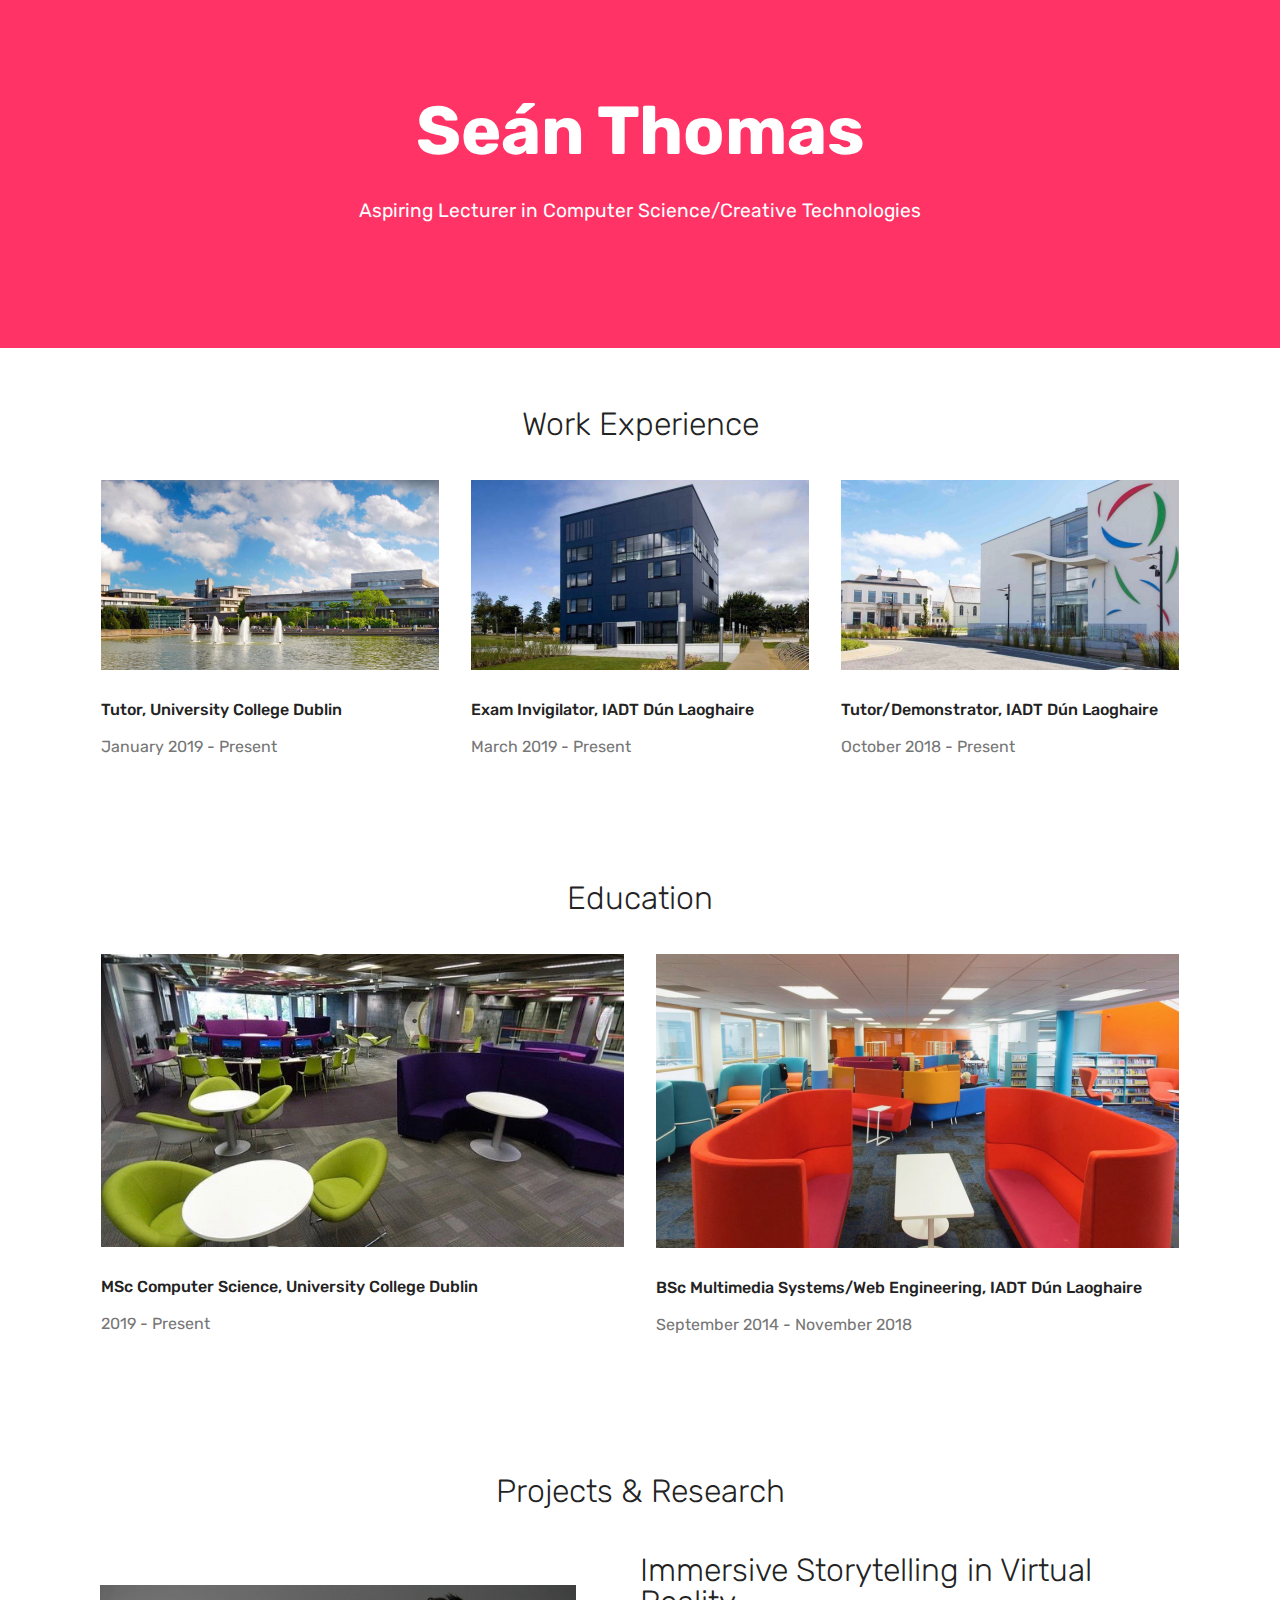
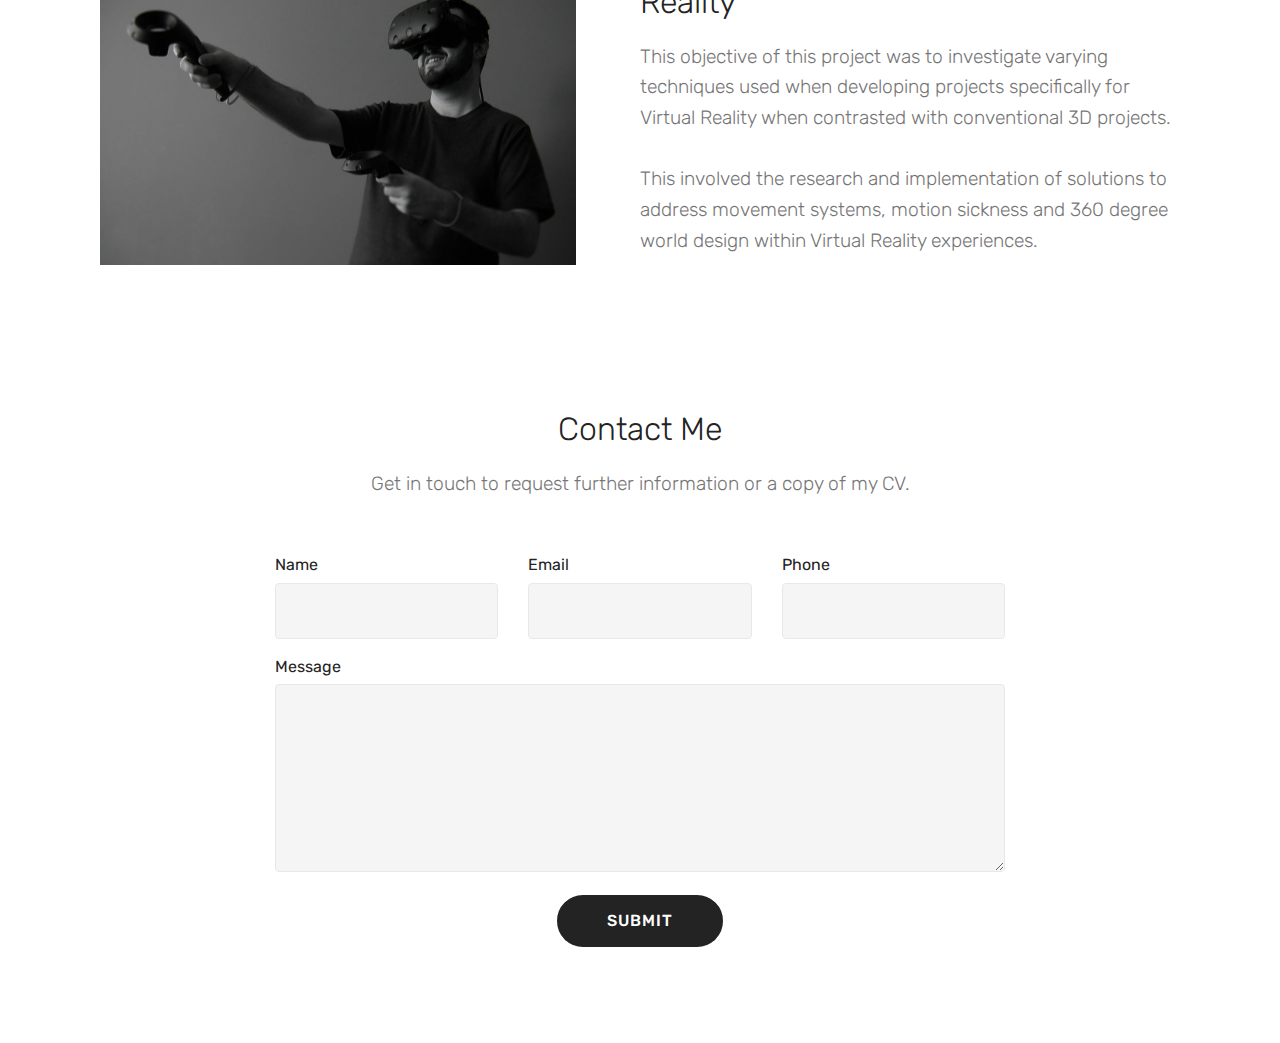
==== commit f63dedda: "create github pages" ====
--- a/index.html
+++ b/index.html
@@ -6,7 +6,7 @@
   <meta http-equiv="X-UA-Compatible" content="IE=edge">
   <meta name="generator" content="Mobirise v4.9.6, mobirise.com">
   <meta name="viewport" content="width=device-width, initial-scale=1, minimum-scale=1">
-  <link rel="shortcut icon" href="assets/images/document-icon-8-128x128.png" type="image/x-icon">
+  <link rel="shortcut icon" href="assets/images/logo4.png" type="image/x-icon">
   <meta name="description" content="">
   
   <title>Home</title>
@@ -15,7 +15,6 @@
   <link rel="stylesheet" href="assets/bootstrap/css/bootstrap.min.css">
   <link rel="stylesheet" href="assets/bootstrap/css/bootstrap-grid.min.css">
   <link rel="stylesheet" href="assets/bootstrap/css/bootstrap-reboot.min.css">
-  <link rel="stylesheet" href="assets/animatecss/animate.min.css">
   <link rel="stylesheet" href="assets/theme/css/style.css">
   <link rel="stylesheet" href="assets/mobirise/css/mbr-additional.css" type="text/css">
   
@@ -23,7 +22,7 @@
   
 </head>
 <body>
-  <section class="header6 cid-rkVtP8lO6k mbr-fullscreen" id="header6-a">
+  <section class="header1 cid-rmfzbqZEgS" id="header16-q">
 
     
 
@@ -31,40 +30,87 @@
 
     <div class="container">
         <div class="row justify-content-md-center">
-            <div class="mbr-white col-md-10">
-                <h1 class="mbr-section-title align-center mbr-bold pb-3 mbr-fonts-style display-1">
-                    SEAN THOMAS</h1>
-                <p class="mbr-text align-center pb-3 mbr-fonts-style display-5">
-                    Tutor at University College Dublin</p>
-                
-            </div>
-        </div>
-    </div>
-
-    <div class="mbr-arrow hidden-sm-down" aria-hidden="true">
-        <a href="#next">
-            <i class="mbri-down mbr-iconfont"></i>
-        </a>
-    </div>
-</section>
-
-<section class="engine"><a href="https://mobirise.info/c">free web builder</a></section><section class="mbr-section content4 cid-rkVv4at2jx" id="content4-c">
+            <div class="col-md-10 align-center">
+                <h1 class="mbr-section-title mbr-bold pb-3 mbr-fonts-style display-1">
+                    Seán Thomas</h1>
+                
+                <p class="mbr-text pb-3 mbr-fonts-style display-5">Aspiring Lecturer in Computer Science/Creative Technologies</p>
+                
+            </div>
+        </div>
+    </div>
+
+</section>
+
+<section class="engine"><a href="https://mobirise.info/p">web templates free download</a></section><section class="mbr-section content4 cid-rmfrWP6Gkt" id="content4-f">
 
     
 
     <div class="container">
         <div class="media-container-row">
             <div class="title col-12 col-md-8">
-                <h2 class="align-center pb-3 mbr-fonts-style display-2">Experience</h2>
-                <h3 class="mbr-section-subtitle align-center mbr-light mbr-fonts-style display-5">
-                    Tutor at University College Dublin<br>Tutor/Demonstrator at IADT<br>Creative Director at Hexedron</h3>
-                
-            </div>
-        </div>
-    </div>
-</section>
-
-<section class="mbr-section content4 cid-rkVutJ0q0u" id="content4-b">
+                <h2 class="align-center pb-3 mbr-fonts-style display-2">
+                    Work Experience</h2>
+                
+                
+            </div>
+        </div>
+    </div>
+</section>
+
+<section class="features2 cid-rmfj6e9i0x" id="features2-d">
+
+    
+
+    
+    
+    <div class="container">
+        <div class="media-container-row">
+            <div class="card p-3 col-12 col-md-6 col-lg-4">
+                <div class="card-wrapper">
+                    <div class="card-img">
+                        <a href="http://www.ucd.ie/" target="_blank"><img src="assets/images/bg-universitycollegedublin-59ff52e3d0d404fce9fcd1888588f6aaf64cb0c559c59264e51ba7b93d2bf977-676x380.jpg" alt="UCD Campus" title="UCD Campus"></a>
+                    </div>
+                    <div class="card-box">
+                        <h4 class="card-title pb-3 mbr-fonts-style display-7">
+                            Tutor, University College Dublin</h4>
+                        <p class="mbr-text mbr-fonts-style display-7">January 2019 - Present</p>
+                    </div>
+                </div>
+            </div>
+
+            <div class="card p-3 col-12 col-md-6 col-lg-4">
+                <div class="card-wrapper">
+                    <div class="card-img">
+                        <a href="http://www.iadt.ie/" target="_blank"><img src="assets/images/iadt1-676x380.jpg" alt="IADT Dún Laoghaire" title="Cube Building"></a>
+                    </div>
+                    <div class="card-box ">
+                        <h4 class="card-title pb-3 mbr-fonts-style display-7">
+                            Exam Invigilator, IADT Dún Laoghaire</h4>
+                        <p class="mbr-text mbr-fonts-style display-7">March 2019 - Present</p>
+                    </div>
+                </div>
+            </div>
+
+            <div class="card p-3 col-12 col-md-6 col-lg-4">
+                <div class="card-wrapper">
+                    <div class="card-img">
+                        <a href="http://www.iadt.ie/" target="_blank"><img src="assets/images/iadt-676x380.jpg" alt="IADT Dún Laoghaire" title="Atrium Building"></a>
+                    </div>
+                    <div class="card-box">
+                        <h4 class="card-title pb-3 mbr-fonts-style display-7">
+                            Tutor/Demonstrator, IADT Dún Laoghaire</h4>
+                        <p class="mbr-text mbr-fonts-style display-7">October 2018 - Present</p>
+                    </div>
+                </div>
+            </div>
+
+            
+        </div>
+    </div>
+</section>
+
+<section class="mbr-section content4 cid-rmfs7E190w" id="content4-h">
 
     
 
@@ -73,14 +119,55 @@
             <div class="title col-12 col-md-8">
                 <h2 class="align-center pb-3 mbr-fonts-style display-2">
                     Education</h2>
-                <h3 class="mbr-section-subtitle align-center mbr-light mbr-fonts-style display-5">MSc Computer Science, University College Dublin<br>BSc Multimedia Systems/Web Engineering, IADT</h3>
-                
-            </div>
-        </div>
-    </div>
-</section>
-
-<section class="mbr-section content4 cid-rkVvnMeQb5" id="content4-d">
+                
+                
+            </div>
+        </div>
+    </div>
+</section>
+
+<section class="features2 cid-rmfs7Wbmsz" id="features2-i">
+
+    
+
+    
+    
+    <div class="container">
+        <div class="media-container-row">
+            <div class="card p-3 col-12 col-md-6">
+                <div class="card-wrapper">
+                    <div class="card-img">
+                        <a href="http://www.ucd.ie/" target="_blank"><img src="assets/images/1375105731074febf868b8c7750967b16bc3bf28c8a38-mediumoriginalaspectdouble-638x358.jpg" alt="UCD Library" title="UCD Library"></a>
+                    </div>
+                    <div class="card-box">
+                        <h4 class="card-title pb-3 mbr-fonts-style display-7">
+                            MSc Computer Science, University College Dublin</h4>
+                        <p class="mbr-text mbr-fonts-style display-7">2019 - Present</p>
+                    </div>
+                </div>
+            </div>
+
+            <div class="card p-3 col-12 col-md-6">
+                <div class="card-wrapper">
+                    <div class="card-img">
+                        <a href="http://www.iadt.ie/" target="_blank"><img src="assets/images/db4isigwsaewxmq-1046x588.jpg" alt="IADT Library" title="IADT Library"></a>
+                    </div>
+                    <div class="card-box ">
+                        <h4 class="card-title pb-3 mbr-fonts-style display-7">
+                            BSc Multimedia Systems/Web Engineering, IADT Dún Laoghaire</h4>
+                        <p class="mbr-text mbr-fonts-style display-7">September 2014 - November 2018</p>
+                    </div>
+                </div>
+            </div>
+
+            
+
+            
+        </div>
+    </div>
+</section>
+
+<section class="mbr-section content4 cid-rmfuFGqy2P" id="content4-k">
 
     
 
@@ -88,15 +175,41 @@
         <div class="media-container-row">
             <div class="title col-12 col-md-8">
                 <h2 class="align-center pb-3 mbr-fonts-style display-2">
-                    Industry Knowledge</h2>
-                <h3 class="mbr-section-subtitle align-center mbr-light mbr-fonts-style display-5">Software Development<br>Web Design &amp; Development<br>Database Management Systems<br>Content Management Systems<br>3D &amp; VR Game Development<br>Usability (UI/UX)<br>Creative Media Production<br>Photography &amp; Cinematography<br><br></h3>
-                
-            </div>
-        </div>
-    </div>
-</section>
-
-<section class="mbr-section form1 cid-rkVw9FXKfx" id="form1-e">
+                    Projects &amp; Research</h2>
+                
+                
+            </div>
+        </div>
+    </div>
+</section>
+
+<section class="features11 cid-rmfuZ8wW68" id="features11-m">
+
+    
+
+    
+
+    <div class="container">   
+        <div class="col-md-12">
+            <div class="media-container-row">
+                <div class="mbr-figure m-auto" style="width: 50%;">
+                    <img src="assets/images/n00144814-projectimage-1-2-952x561.jpg" alt="Mobirise" title="">
+                </div>
+                <div class=" align-left aside-content">
+                    <h2 class="mbr-title pt-2 mbr-fonts-style display-2">
+                        Immersive Storytelling in Virtual Reality</h2>
+                    <div class="mbr-section-text">
+                        <p class="mbr-text mb-5 pt-3 mbr-light mbr-fonts-style display-5">This objective of this project was to investigate varying techniques used when developing projects specifically for Virtual Reality when contrasted with conventional 3D projects.<br><br>This involved the research and implementation of solutions to address movement systems, motion sickness and 360 degree world design within Virtual Reality experiences.</p>
+                    </div>
+
+                    
+                </div>
+            </div>
+        </div> 
+    </div>          
+</section>
+
+<section class="mbr-section form1 cid-rmfygnULBc" id="form1-o">
 
     
 
@@ -105,8 +218,9 @@
         <div class="row justify-content-center">
             <div class="title col-12 col-lg-8">
                 <h2 class="mbr-section-title align-center pb-3 mbr-fonts-style display-2">
-                    Request Copy of CV</h2>
-                
+                    Contact Me</h2>
+                <h3 class="mbr-section-subtitle align-center mbr-light pb-3 mbr-fonts-style display-5">
+                    Get in touch to request further information or a copy of my CV.</h3>
             </div>
         </div>
     </div>
@@ -114,30 +228,30 @@
         <div class="row justify-content-center">
             <div class="media-container-column col-lg-8" data-form-type="formoid">
                 <!---Formbuilder Form--->
-                <form action="https://mobirise.com/" method="POST" class="mbr-form form-with-styler" data-form-title="Mobirise Form"><input type="hidden" name="email" data-form-email="true" value="lnKFSfUnGMHAatBfGKw/0Ca8q7vesndnt+eQJEeJNQQDFf/VSQtoRKxV1gD8ORXdxXtifRM6erxh663x8xca5iTj92cmyrYp1ydyhc7aFcR3InPyTtttkcKZz/EvvAiX">
+                <form action="https://mobirise.com/" method="POST" class="mbr-form form-with-styler" data-form-title="Mobirise Form"><input type="hidden" name="email" data-form-email="true" value="cqH/3jSeN+gjOCWHI5pPosc8D3F7IkRl2OrVClkqyZ7AJOdpPJzccGEhqSNTjeGXDLzt5OTp3YpxbxEbW5fXzmJ7G6uNupwx3yPghCePhN2oE21eoZ1+kS3+11yeVkos">
                     <div class="row row-sm-offset">
-                        <div hidden="hidden" data-form-alert="" class="alert alert-success col-12">Thank you.  Your request has been noted.</div>
+                        <div hidden="hidden" data-form-alert="" class="alert alert-success col-12">Thanks for filling out the form!</div>
                         <div hidden="hidden" data-form-alert-danger="" class="alert alert-danger col-12">
                         </div>
                     </div>
                     <div class="dragArea row row-sm-offset">
                         <div class="col-md-4  form-group" data-for="name">
-                            <label for="name-form1-e" class="form-control-label mbr-fonts-style display-7">Full Name</label>
-                            <input type="text" name="name" data-form-field="Name" required="required" class="form-control display-7" id="name-form1-e">
+                            <label for="name-form1-o" class="form-control-label mbr-fonts-style display-7">Name</label>
+                            <input type="text" name="name" data-form-field="Name" required="required" class="form-control display-7" id="name-form1-o">
                         </div>
                         <div class="col-md-4  form-group" data-for="email">
-                            <label for="email-form1-e" class="form-control-label mbr-fonts-style display-7">Email</label>
-                            <input type="email" name="email" data-form-field="Email" required="required" class="form-control display-7" id="email-form1-e">
+                            <label for="email-form1-o" class="form-control-label mbr-fonts-style display-7">Email</label>
+                            <input type="email" name="email" data-form-field="Email" required="required" class="form-control display-7" id="email-form1-o">
                         </div>
                         <div data-for="phone" class="col-md-4  form-group">
-                            <label for="phone-form1-e" class="form-control-label mbr-fonts-style display-7">Institution / Company</label>
-                            <input type="tel" name="phone" data-form-field="Phone" class="form-control display-7" id="phone-form1-e">
+                            <label for="phone-form1-o" class="form-control-label mbr-fonts-style display-7">Phone</label>
+                            <input type="tel" name="phone" data-form-field="Phone" class="form-control display-7" id="phone-form1-o">
                         </div>
                         <div data-for="message" class="col-md-12 form-group">
-                            <label for="message-form1-e" class="form-control-label mbr-fonts-style display-7">Message (Optional)</label>
-                            <textarea name="message" data-form-field="Message" class="form-control display-7" id="message-form1-e"></textarea>
-                        </div>
-                        <div class="col-md-12 input-group-btn align-center"><button type="submit" class="btn btn-primary btn-form display-4">REQUEST</button></div>
+                            <label for="message-form1-o" class="form-control-label mbr-fonts-style display-7">Message</label>
+                            <textarea name="message" data-form-field="Message" class="form-control display-7" id="message-form1-o"></textarea>
+                        </div>
+                        <div class="col-md-12 input-group-btn align-center"><button type="submit" class="btn btn-primary btn-form display-4">SUBMIT</button></div>
                     </div>
                 </form><!---Formbuilder Form--->
             </div>
@@ -151,11 +265,9 @@
   <script src="assets/tether/tether.min.js"></script>
   <script src="assets/bootstrap/js/bootstrap.min.js"></script>
   <script src="assets/smoothscroll/smooth-scroll.js"></script>
-  <script src="assets/viewportchecker/jquery.viewportchecker.js"></script>
   <script src="assets/theme/js/script.js"></script>
   <script src="assets/formoid/formoid.min.js"></script>
   
   
-  <input name="animation" type="hidden">
-  </body>
+</body>
 </html>--- a/assets/mobirise/css/mbr-additional.css
+++ b/assets/mobirise/css/mbr-additional.css
@@ -1,5 +1,3 @@
-@import url(https://fonts.googleapis.com/css?family=Lato:100,100i,300,300i,400,400i,700,700i,900,900i);
-@import url(https://fonts.googleapis.com/css?family=Inconsolata:400,700);
 @import url(https://fonts.googleapis.com/css?family=Rubik:300,300i,400,400i,500,500i,700,700i,900,900i);
 
 
@@ -22,18 +20,18 @@
   line-height: 1.6;
 }
 .display-1 {
-  font-family: 'Lato', sans-serif;
-  font-size: 2.4rem;
+  font-family: 'Rubik', sans-serif;
+  font-size: 4.25rem;
 }
 .display-1 > .mbr-iconfont {
-  font-size: 3.84rem;
+  font-size: 6.8rem;
 }
 .display-2 {
-  font-family: 'Lato', sans-serif;
-  font-size: 2.4rem;
+  font-family: 'Rubik', sans-serif;
+  font-size: 2rem;
 }
 .display-2 > .mbr-iconfont {
-  font-size: 3.84rem;
+  font-size: 3.2rem;
 }
 .display-4 {
   font-family: 'Rubik', sans-serif;
@@ -43,7 +41,7 @@
   font-size: 1.6rem;
 }
 .display-5 {
-  font-family: 'Inconsolata', monospace;
+  font-family: 'Rubik', sans-serif;
   font-size: 1.2rem;
 }
 .display-5 > .mbr-iconfont {
@@ -63,14 +61,14 @@
 /* 0.65 - min scale variable, may vary */
 @media (max-width: 768px) {
   .display-1 {
-    font-size: 1.92rem;
-    font-size: calc( 1.49rem + (2.4 - 1.49) * ((100vw - 20rem) / (48 - 20)));
-    line-height: calc( 1.4 * (1.49rem + (2.4 - 1.49) * ((100vw - 20rem) / (48 - 20))));
+    font-size: 3.4rem;
+    font-size: calc( 2.1374999999999997rem + (4.25 - 2.1374999999999997) * ((100vw - 20rem) / (48 - 20)));
+    line-height: calc( 1.4 * (2.1374999999999997rem + (4.25 - 2.1374999999999997) * ((100vw - 20rem) / (48 - 20))));
   }
   .display-2 {
-    font-size: 1.92rem;
-    font-size: calc( 1.49rem + (2.4 - 1.49) * ((100vw - 20rem) / (48 - 20)));
-    line-height: calc( 1.4 * (1.49rem + (2.4 - 1.49) * ((100vw - 20rem) / (48 - 20))));
+    font-size: 1.6rem;
+    font-size: calc( 1.35rem + (2 - 1.35) * ((100vw - 20rem) / (48 - 20)));
+    line-height: calc( 1.4 * (1.35rem + (2 - 1.35) * ((100vw - 20rem) / (48 - 20))));
   }
   .display-4 {
     font-size: 0.8rem;
@@ -134,7 +132,7 @@
   border-radius: 3px;
 }
 .bg-primary {
-  background-color: #149dcc !important;
+  background-color: #232323 !important;
 }
 .bg-success {
   background-color: #f7ed4a !important;
@@ -150,8 +148,8 @@
 }
 .btn-primary,
 .btn-primary:active {
-  background-color: #149dcc !important;
-  border-color: #149dcc !important;
+  background-color: #232323 !important;
+  border-color: #232323 !important;
   color: #ffffff !important;
 }
 .btn-primary:hover,
@@ -159,14 +157,14 @@
 .btn-primary.focus,
 .btn-primary.active {
   color: #ffffff !important;
-  background-color: #0d6786 !important;
-  border-color: #0d6786 !important;
+  background-color: #000000 !important;
+  border-color: #000000 !important;
 }
 .btn-primary.disabled,
 .btn-primary:disabled {
   color: #ffffff !important;
-  background-color: #0d6786 !important;
-  border-color: #0d6786 !important;
+  background-color: #000000 !important;
+  border-color: #000000 !important;
 }
 .btn-secondary,
 .btn-secondary:active {
@@ -314,22 +312,22 @@
 .btn-primary-outline,
 .btn-primary-outline:active {
   background: none;
-  border-color: #0b566f;
-  color: #0b566f;
+  border-color: #000000;
+  color: #000000;
 }
 .btn-primary-outline:hover,
 .btn-primary-outline:focus,
 .btn-primary-outline.focus,
 .btn-primary-outline.active {
   color: #ffffff;
-  background-color: #149dcc;
-  border-color: #149dcc;
+  background-color: #232323;
+  border-color: #232323;
 }
 .btn-primary-outline.disabled,
 .btn-primary-outline:disabled {
   color: #ffffff !important;
-  background-color: #149dcc !important;
-  border-color: #149dcc !important;
+  background-color: #232323 !important;
+  border-color: #232323 !important;
 }
 .btn-secondary-outline,
 .btn-secondary-outline:active {
@@ -466,7 +464,7 @@
   border-color: #ffffff;
 }
 .text-primary {
-  color: #149dcc !important;
+  color: #232323 !important;
 }
 .text-secondary {
   color: #ff3366 !important;
@@ -491,7 +489,7 @@
 }
 a.text-primary:hover,
 a.text-primary:focus {
-  color: #0b566f !important;
+  color: #000000 !important;
 }
 a.text-secondary:hover,
 a.text-secondary:focus {
@@ -549,8 +547,8 @@
   border-radius: 100px !important;
 }
 .mbr-gallery-filter li.active .btn {
-  background-color: #149dcc;
-  border-color: #149dcc;
+  background-color: #232323;
+  border-color: #232323;
   color: #ffffff;
 }
 .mbr-gallery-filter li.active .btn:focus {
@@ -567,11 +565,11 @@
 }
 a,
 a:hover {
-  color: #149dcc;
+  color: #232323;
 }
 .mbr-plan-header.bg-primary .mbr-plan-subtitle,
 .mbr-plan-header.bg-primary .mbr-plan-price-desc {
-  color: #b4e6f8;
+  color: #d5d5d5;
 }
 .mbr-plan-header.bg-success .mbr-plan-subtitle,
 .mbr-plan-header.bg-success .mbr-plan-price-desc {
@@ -692,7 +690,7 @@
   padding: 10px 0 10px 20px;
   font-size: 1.09rem;
   position: relative;
-  border-color: #149dcc;
+  border-color: #232323;
   border-width: 3px;
 }
 ul,
@@ -781,7 +779,7 @@
   text-align: center;
   position: relative;
   border: 2px solid #c0a375;
-  border-color: #149dcc;
+  border-color: #232323;
   color: #232323;
   cursor: pointer;
 }
@@ -792,7 +790,7 @@
 }
 .btn-social:hover {
   color: #fff;
-  background: #149dcc;
+  background: #232323;
 }
 .btn-social + .btn {
   margin-left: .1rem;
@@ -800,11 +798,11 @@
 /* Footer */
 .mbr-footer-content li::before,
 .mbr-footer .mbr-contacts li::before {
-  background: #149dcc;
+  background: #232323;
 }
 .mbr-footer-content li a:hover,
 .mbr-footer .mbr-contacts li a:hover {
-  color: #149dcc;
+  color: #232323;
 }
 .footer3 input[type="email"],
 .footer4 input[type="email"] {
@@ -1386,60 +1384,174 @@
 }
 .jq-selectbox li:hover,
 .jq-selectbox li.selected {
-  background-color: #149dcc;
+  background-color: #232323;
   color: #ffffff;
 }
 .jq-selectbox .jq-selectbox__trigger-arrow {
   border-top-color: contrast(currentColor, #000000, #ffffff, 30%);
 }
 .jq-selectbox:hover .jq-selectbox__trigger-arrow {
-  border-top-color: #149dcc;
-}
-.cid-rkVtP8lO6k {
-  background-color: #232323;
-}
-.cid-rkVv4at2jx {
+  border-top-color: #232323;
+}
+.cid-rmfzbqZEgS {
+  padding-top: 90px;
+  padding-bottom: 90px;
+  background-color: #ff3366;
+}
+.cid-rmfzbqZEgS P {
+  color: #767676;
+}
+.cid-rmfzbqZEgS H1 {
+  color: #ffffff;
+}
+.cid-rmfzbqZEgS .mbr-text,
+.cid-rmfzbqZEgS .mbr-section-btn {
+  color: #ffffff;
+}
+.cid-rmfrWP6Gkt {
   padding-top: 60px;
-  padding-bottom: 60px;
+  padding-bottom: 0px;
   background-color: #ffffff;
 }
-.cid-rkVv4at2jx .mbr-section-subtitle {
+.cid-rmfrWP6Gkt .mbr-section-subtitle {
   color: #767676;
 }
-.cid-rkVutJ0q0u {
-  padding-top: 60px;
-  padding-bottom: 60px;
+.cid-rmfj6e9i0x {
+  padding-top: 0px;
+  padding-bottom: 0px;
   background-color: #ffffff;
 }
-.cid-rkVutJ0q0u .mbr-section-subtitle {
+.cid-rmfj6e9i0x h4 {
+  font-weight: 500;
+  margin-bottom: 0;
+  text-align: left;
+}
+.cid-rmfj6e9i0x p {
   color: #767676;
-}
-.cid-rkVvnMeQb5 {
-  padding-top: 60px;
-  padding-bottom: 60px;
+  text-align: left;
+}
+.cid-rmfj6e9i0x .card-box {
+  padding-top: 2rem;
+}
+.cid-rmfj6e9i0x .card-wrapper {
+  height: 100%;
+}
+.cid-rmfs7E190w {
+  padding-top: 90px;
+  padding-bottom: 0px;
   background-color: #ffffff;
 }
-.cid-rkVvnMeQb5 .mbr-section-subtitle {
+.cid-rmfs7E190w .mbr-section-subtitle {
   color: #767676;
 }
-.cid-rkVw9FXKfx {
+.cid-rmfs7Wbmsz {
+  padding-top: 0px;
+  padding-bottom: 15px;
+  background-color: #ffffff;
+}
+.cid-rmfs7Wbmsz h4 {
+  font-weight: 500;
+  margin-bottom: 0;
+  text-align: left;
+}
+.cid-rmfs7Wbmsz p {
+  color: #767676;
+  text-align: left;
+}
+.cid-rmfs7Wbmsz .card-box {
+  padding-top: 2rem;
+}
+.cid-rmfs7Wbmsz .card-wrapper {
+  height: 100%;
+}
+.cid-rmfuFGqy2P {
+  padding-top: 90px;
+  padding-bottom: 0px;
+  background-color: #ffffff;
+}
+.cid-rmfuFGqy2P .mbr-section-subtitle {
+  color: #767676;
+}
+.cid-rmfuZ8wW68 {
+  padding-top: 15px;
+  padding-bottom: 15px;
+  background-color: #ffffff;
+}
+.cid-rmfuZ8wW68 h2 {
+  text-align: left;
+}
+.cid-rmfuZ8wW68 h4 {
+  text-align: left;
+  font-weight: 500;
+}
+.cid-rmfuZ8wW68 p {
+  color: #767676;
+  text-align: left;
+}
+.cid-rmfuZ8wW68 .aside-content {
+  flex-basis: 100%;
+  -webkit-flex-basis: 100%;
+}
+.cid-rmfuZ8wW68 .block-content {
+  display: -webkit-flex;
+  flex-direction: column;
+  -webkit-flex-direction: column;
+  word-break: break-word;
+}
+.cid-rmfuZ8wW68 .media {
+  margin: initial;
+  align-items: center;
+  -webkit-align-items: center;
+}
+.cid-rmfuZ8wW68 .mbr-figure {
+  align-self: flex-start;
+  -webkit-align-self: flex-start;
+  -webkit-flex-shrink: 0;
+  flex-shrink: 0;
+}
+.cid-rmfuZ8wW68 .card-img {
+  padding-right: 2rem;
+  width: auto;
+}
+.cid-rmfuZ8wW68 .card-img span {
+  font-size: 72px;
+  color: #707070;
+}
+@media (min-width: 992px) {
+  .cid-rmfuZ8wW68 .mbr-figure {
+    padding-right: 4rem;
+  }
+}
+@media (max-width: 991px) {
+  .cid-rmfuZ8wW68 .mbr-figure {
+    padding-right: 0;
+    padding-bottom: 1rem;
+    margin-bottom: 2rem;
+  }
+}
+@media (max-width: 300px) {
+  .cid-rmfuZ8wW68 .card-img span {
+    font-size: 40px !important;
+  }
+}
+.cid-rmfygnULBc {
   padding-top: 90px;
   padding-bottom: 90px;
   background-color: #ffffff;
 }
-.cid-rkVw9FXKfx .title {
+.cid-rmfygnULBc .title {
   margin-bottom: 2rem;
 }
-.cid-rkVw9FXKfx .mbr-section-subtitle {
+.cid-rmfygnULBc .mbr-section-subtitle {
   color: #767676;
 }
-.cid-rkVw9FXKfx a:not([href]):not([tabindex]) {
+.cid-rmfygnULBc a:not([href]):not([tabindex]) {
   color: #fff;
   border-radius: 3px;
 }
-.cid-rkVw9FXKfx a.btn-white:not([href]):not([tabindex]) {
+.cid-rmfygnULBc a.btn-white:not([href]):not([tabindex]) {
   color: #333;
 }
-.cid-rkVw9FXKfx textarea.form-control {
+.cid-rmfygnULBc textarea.form-control {
   min-height: 188px;
 }
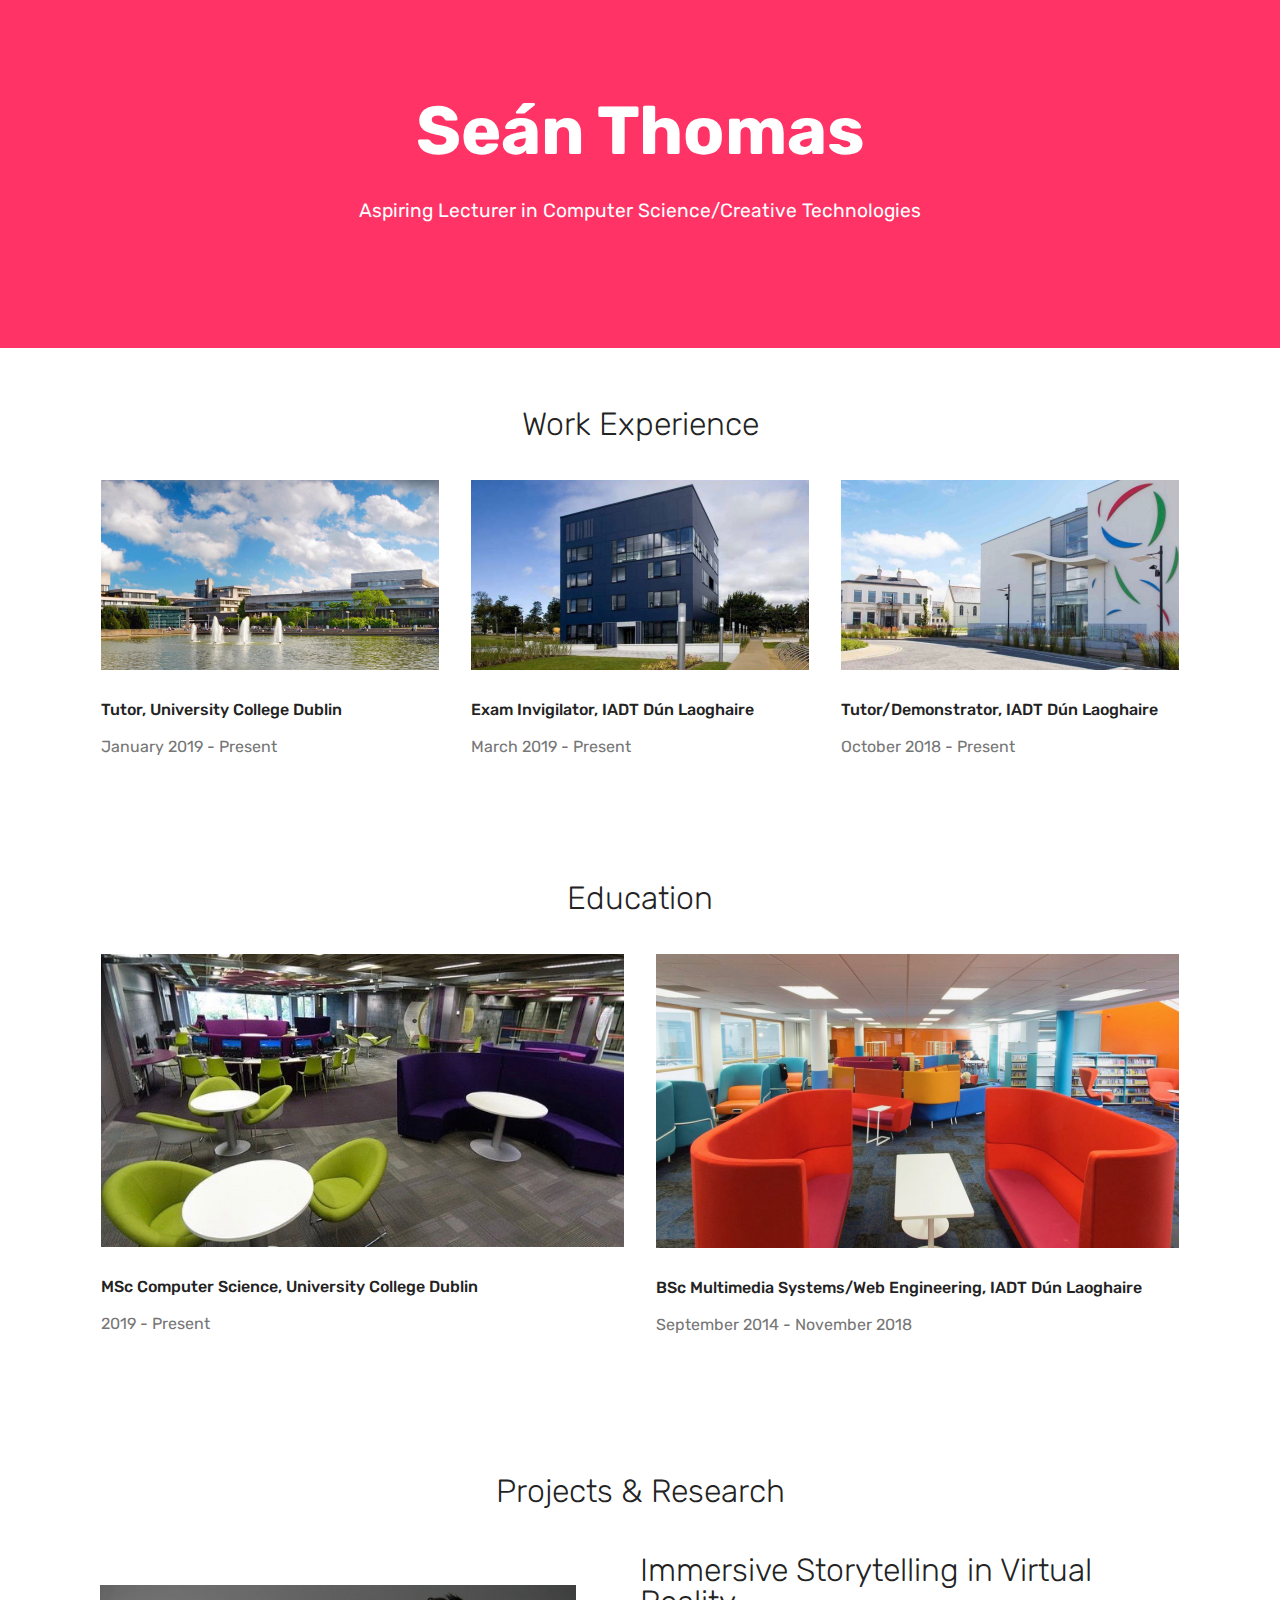
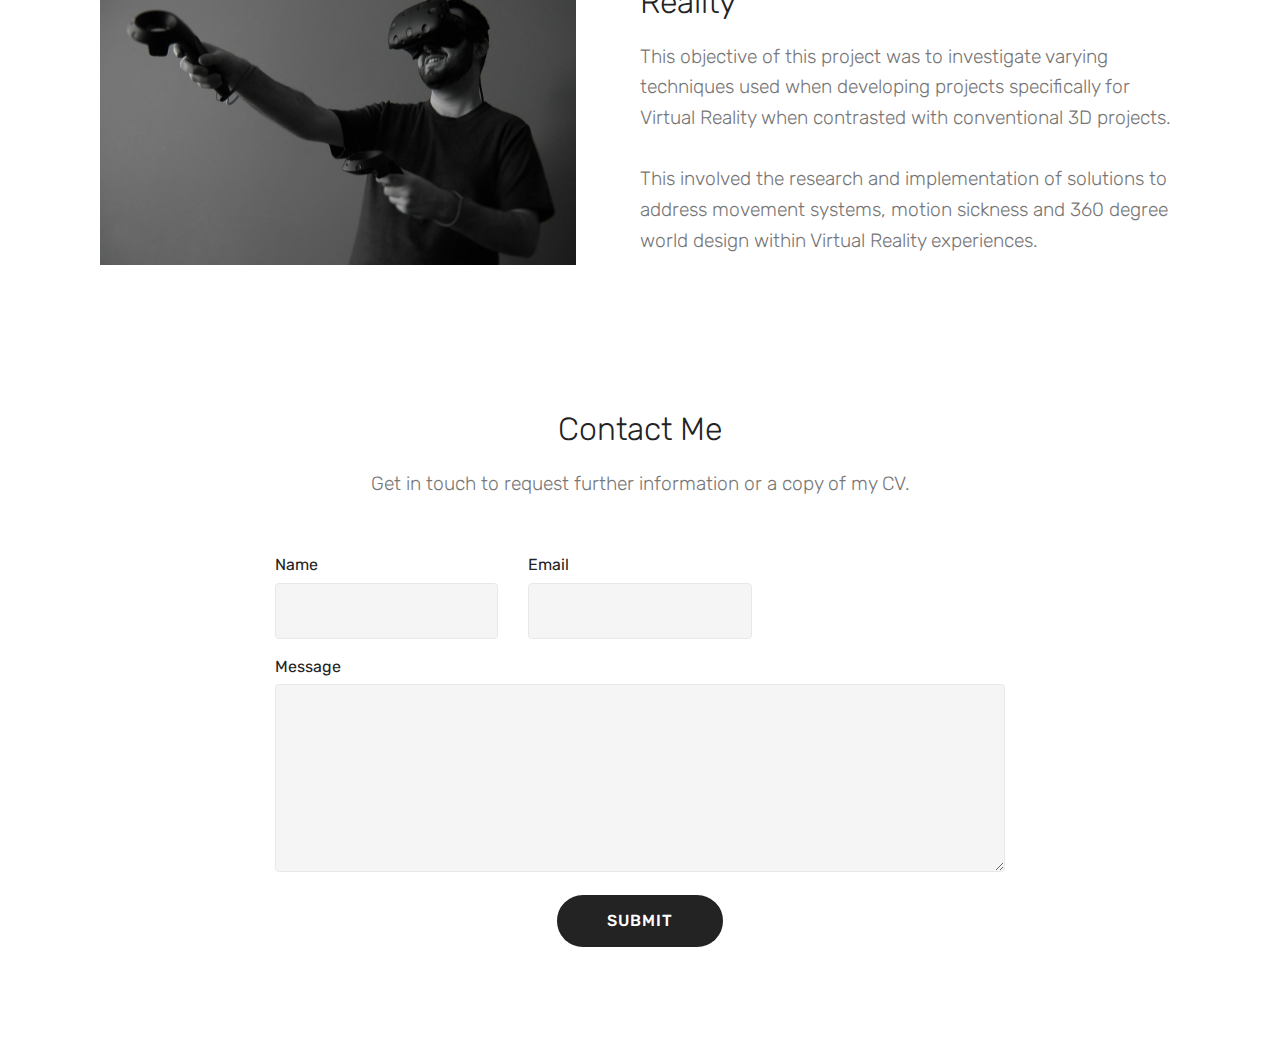
==== commit 47720221: "create github pages" ====
--- a/index.html
+++ b/index.html
@@ -42,7 +42,7 @@
 
 </section>
 
-<section class="engine"><a href="https://mobirise.info/p">web templates free download</a></section><section class="mbr-section content4 cid-rmfrWP6Gkt" id="content4-f">
+<section class="engine"><a href="https://mobirise.info">Mobirise</a></section><section class="mbr-section content4 cid-rmfrWP6Gkt" id="content4-f">
 
     
 
@@ -228,9 +228,9 @@
         <div class="row justify-content-center">
             <div class="media-container-column col-lg-8" data-form-type="formoid">
                 <!---Formbuilder Form--->
-                <form action="https://mobirise.com/" method="POST" class="mbr-form form-with-styler" data-form-title="Mobirise Form"><input type="hidden" name="email" data-form-email="true" value="cqH/3jSeN+gjOCWHI5pPosc8D3F7IkRl2OrVClkqyZ7AJOdpPJzccGEhqSNTjeGXDLzt5OTp3YpxbxEbW5fXzmJ7G6uNupwx3yPghCePhN2oE21eoZ1+kS3+11yeVkos">
+                <form action="https://mobirise.com/" method="POST" class="mbr-form form-with-styler" data-form-title="Mobirise Form"><input type="hidden" name="email" data-form-email="true" value="l+tIM2dNeD1qT6Xjfl4316pTlR8XD6INBj5qn4EV3ygi5U3g+87lOLdXrjthAa3aLSZHxoxrrYom5Ab0mP4lcn6tBZtBbdOHvfwkbdQ6GHv08A7uPTTWdjrutpa+NiQE">
                     <div class="row row-sm-offset">
-                        <div hidden="hidden" data-form-alert="" class="alert alert-success col-12">Thanks for filling out the form!</div>
+                        <div hidden="hidden" data-form-alert="" class="alert alert-success col-12">Thank you for getting in touch.</div>
                         <div hidden="hidden" data-form-alert-danger="" class="alert alert-danger col-12">
                         </div>
                     </div>
@@ -243,10 +243,7 @@
                             <label for="email-form1-o" class="form-control-label mbr-fonts-style display-7">Email</label>
                             <input type="email" name="email" data-form-field="Email" required="required" class="form-control display-7" id="email-form1-o">
                         </div>
-                        <div data-for="phone" class="col-md-4  form-group">
-                            <label for="phone-form1-o" class="form-control-label mbr-fonts-style display-7">Phone</label>
-                            <input type="tel" name="phone" data-form-field="Phone" class="form-control display-7" id="phone-form1-o">
-                        </div>
+                        
                         <div data-for="message" class="col-md-12 form-group">
                             <label for="message-form1-o" class="form-control-label mbr-fonts-style display-7">Message</label>
                             <textarea name="message" data-form-field="Message" class="form-control display-7" id="message-form1-o"></textarea>
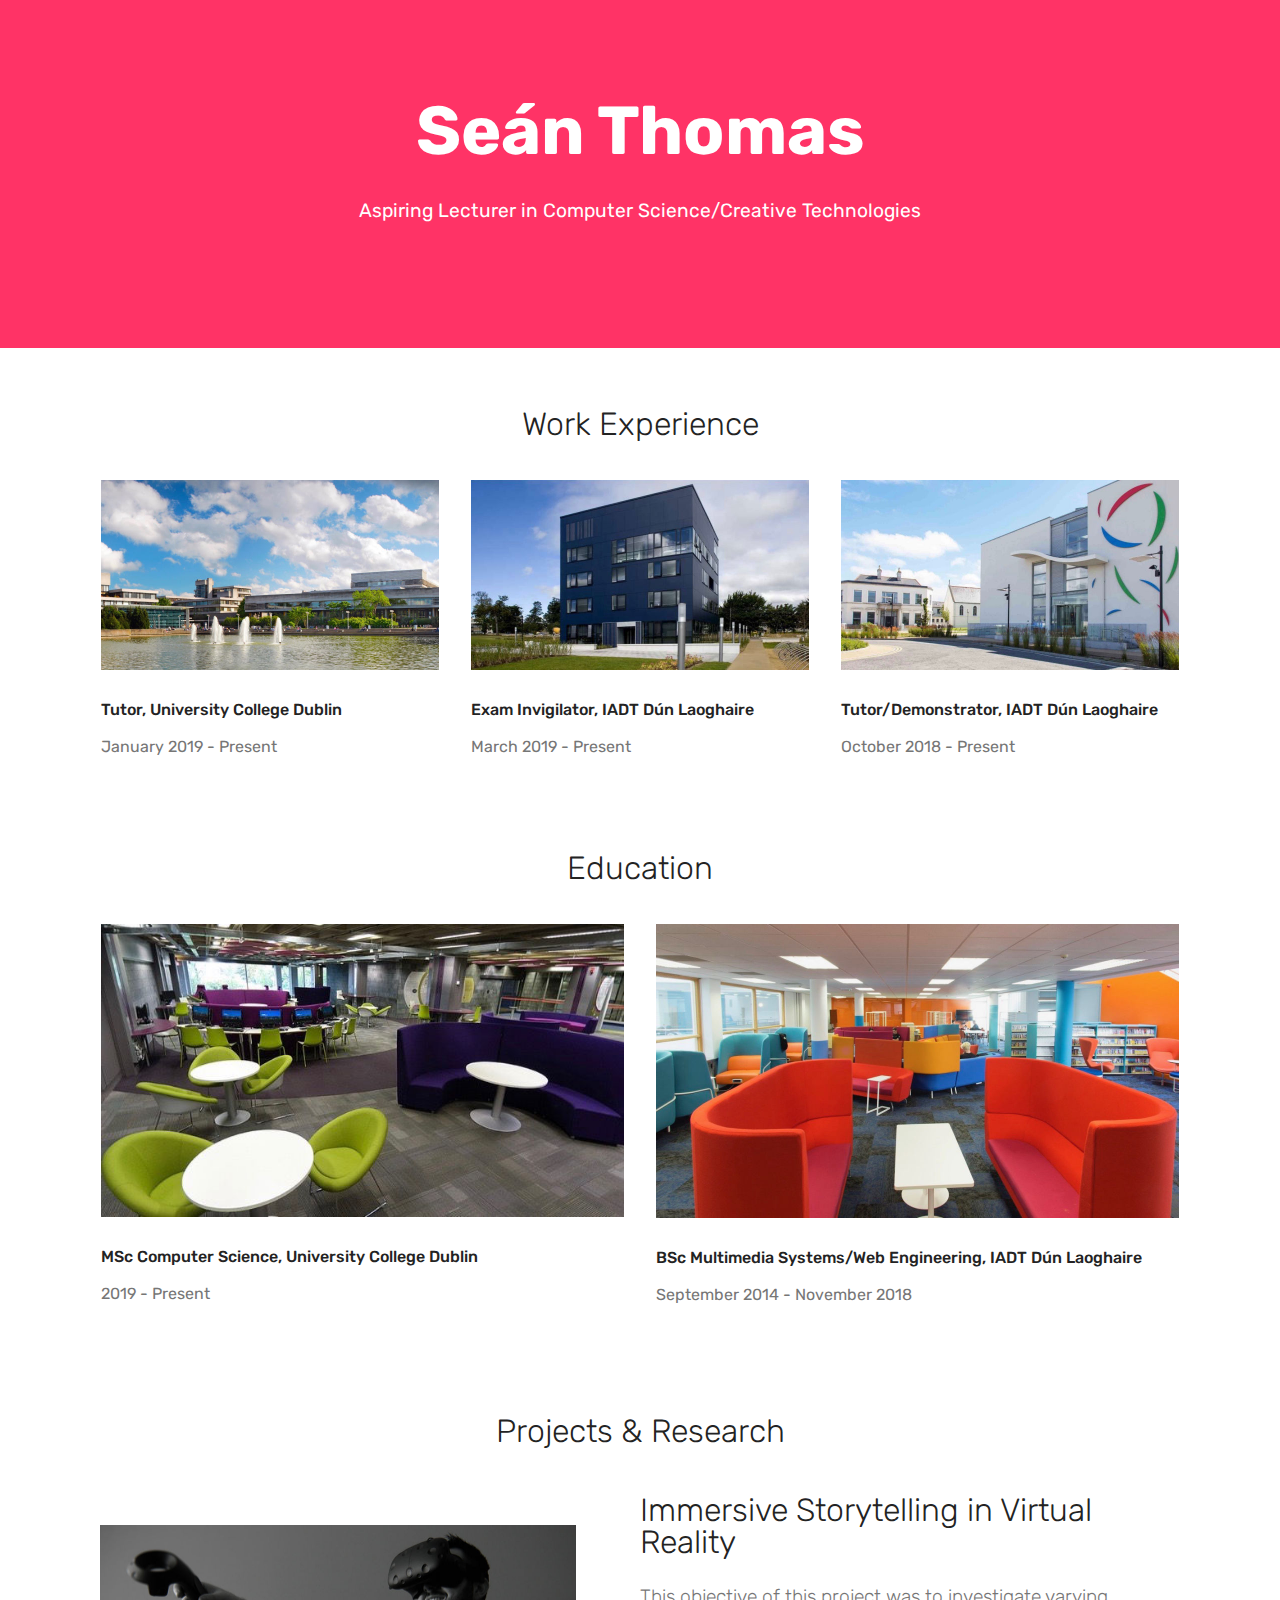
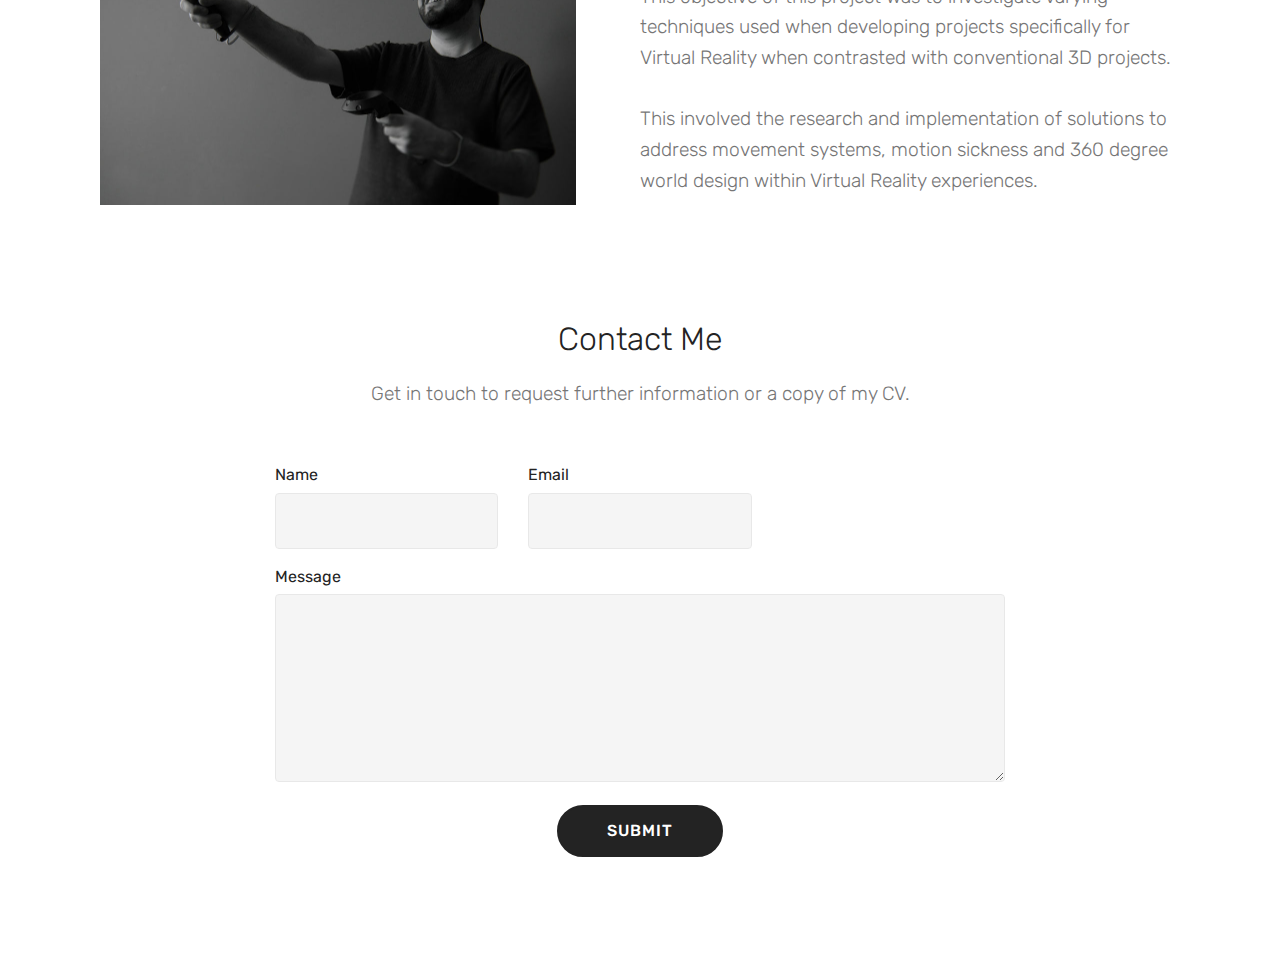
==== commit ec203884: "create github pages" ====
--- a/index.html
+++ b/index.html
@@ -42,7 +42,7 @@
 
 </section>
 
-<section class="engine"><a href="https://mobirise.info">Mobirise</a></section><section class="mbr-section content4 cid-rmfrWP6Gkt" id="content4-f">
+<section class="engine"><a href="https://mobirise.info/u">bootstrap responsive templates</a></section><section class="mbr-section content4 cid-rmfrWP6Gkt" id="content4-f">
 
     
 
@@ -228,7 +228,7 @@
         <div class="row justify-content-center">
             <div class="media-container-column col-lg-8" data-form-type="formoid">
                 <!---Formbuilder Form--->
-                <form action="https://mobirise.com/" method="POST" class="mbr-form form-with-styler" data-form-title="Mobirise Form"><input type="hidden" name="email" data-form-email="true" value="l+tIM2dNeD1qT6Xjfl4316pTlR8XD6INBj5qn4EV3ygi5U3g+87lOLdXrjthAa3aLSZHxoxrrYom5Ab0mP4lcn6tBZtBbdOHvfwkbdQ6GHv08A7uPTTWdjrutpa+NiQE">
+                <form action="https://mobirise.com/" method="POST" class="mbr-form form-with-styler" data-form-title="Mobirise Form"><input type="hidden" name="email" data-form-email="true" value="fkIhP3Lwf7z45oOh6Tws0G4dFJ+oCvwucfQuVd3eJhGwHaITxDmhije0RNIhQnYRjzautcKr1S/mG+Pdn8UPthARpjgnQ9zLIBIU0kunv1WDJ+Y34UUbYh6TQ/FSQdT7">
                     <div class="row row-sm-offset">
                         <div hidden="hidden" data-form-alert="" class="alert alert-success col-12">Thank you for getting in touch.</div>
                         <div hidden="hidden" data-form-alert-danger="" class="alert alert-danger col-12">
--- a/assets/mobirise/css/mbr-additional.css
+++ b/assets/mobirise/css/mbr-additional.css
@@ -1437,7 +1437,7 @@
   height: 100%;
 }
 .cid-rmfs7E190w {
-  padding-top: 90px;
+  padding-top: 60px;
   padding-bottom: 0px;
   background-color: #ffffff;
 }
@@ -1465,7 +1465,7 @@
   height: 100%;
 }
 .cid-rmfuFGqy2P {
-  padding-top: 90px;
+  padding-top: 60px;
   padding-bottom: 0px;
   background-color: #ffffff;
 }
@@ -1535,7 +1535,7 @@
   }
 }
 .cid-rmfygnULBc {
-  padding-top: 90px;
+  padding-top: 60px;
   padding-bottom: 90px;
   background-color: #ffffff;
 }
